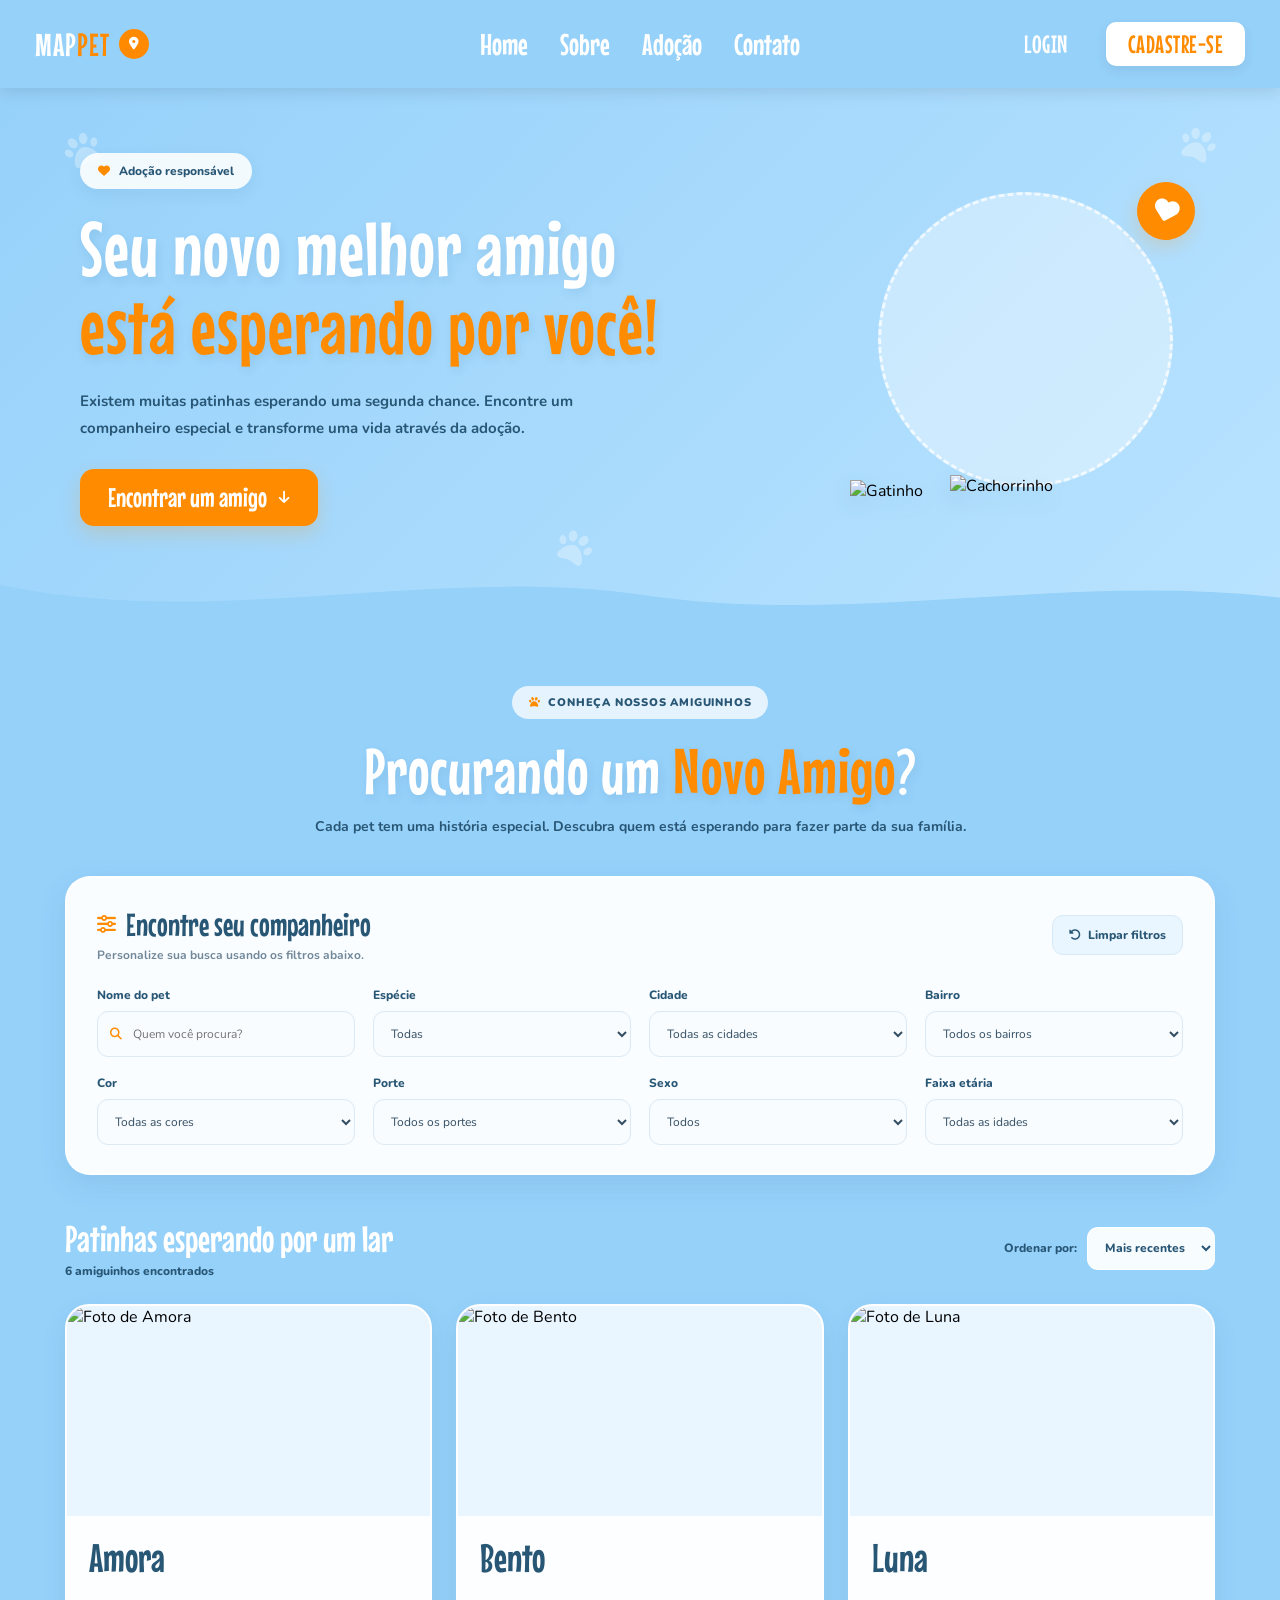
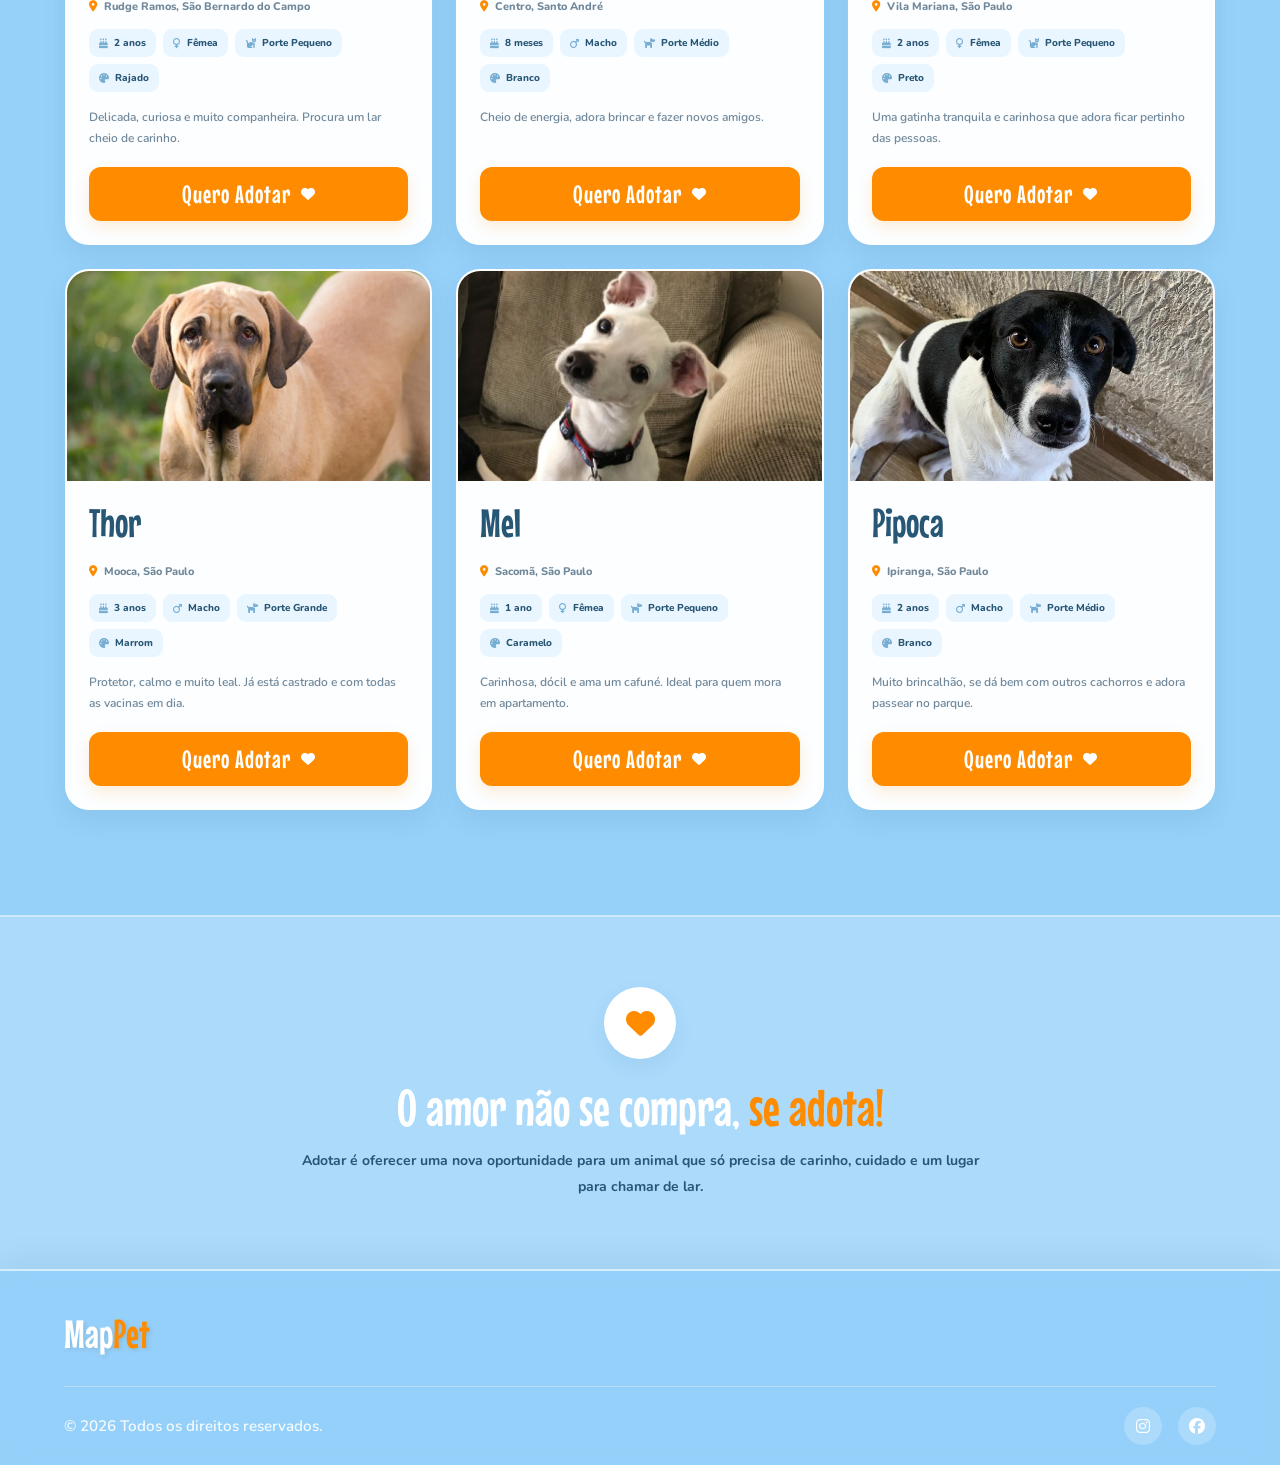
==== mappet-web/adocao.html @ fe9d98e1 "feat: aprimora pagina de adocao e adiciona contato com responsavel" ====
<!DOCTYPE html>
<html lang="pt-BR">

<head>
    <meta charset="UTF-8">
    <meta name="viewport" content="width=device-width, initial-scale=1.0">

    <title>MapPet | Adoção</title>

    <link rel="stylesheet" href="./css/index.css">
    <link rel="stylesheet" href="./css/adocao.css">

    <link rel="preconnect" href="https://fonts.googleapis.com">
    <link rel="preconnect" href="https://fonts.gstatic.com" crossorigin>

    <link href="https://fonts.googleapis.com/css2?family=Mouse+Memoirs&family=Nunito:wght@400;600;700;800&display=swap" rel="stylesheet">

    <link rel="stylesheet" href="https://cdnjs.cloudflare.com/ajax/libs/font-awesome/6.5.1/css/all.min.css">

    <script src="./js/storage.js" defer></script>
    <script src="./js/index.js" defer></script>
    <script src="./js/adocao.js" defer></script>
</head>

<body>

    <div class="menu-overlay"></div>

    <header class="header">
        <nav class="nav-container">

            <a href="./index.html" class="brand brand-adocao">
                <span class="logo-texto">
                    MAP<span class="logo-destaque">PET</span>
                </span>

                <span class="logo-icone">
                    <i class="fa-solid fa-location-dot"></i>
                </span>
            </a>

            <button class="hamburger-btn" type="button" aria-label="Abrir menu">
                <i class="fa-solid fa-bars"></i>
            </button>

            <div class="nav-menu-wrapper">
                <ul class="nav-links">
                    <li><a href="./index.html">Home</a></li>
                    <li><a href="./index.html#sobre">Sobre</a></li>
                    <li><a href="./adocao.html">Adoção</a></li>
                    <li><a href="./index.html#contato">Contato</a></li>
                </ul>

                <div class="nav-actions">
                    <a href="./login.html" class="btn btn-login">LOGIN</a>
                    <a href="./cadastro.html" class="btn btn-cadastro">CADASTRE-SE</a>
                </div>
            </div>

        </nav>
    </header>

    <main class="pagina-adocao">

        <section class="adocao-apresentacao">
            <div class="apresentacao-conteudo">

                <i class="fa-solid fa-paw decoracao-pata pata-um"></i>
                <i class="fa-solid fa-paw decoracao-pata pata-dois"></i>
                <i class="fa-solid fa-paw decoracao-pata pata-tres"></i>

                <div class="apresentacao-texto">
                    <span class="etiqueta-apresentacao">
                        <i class="fa-solid fa-heart"></i>
                        Adoção responsável
                    </span>

                    <h1>
                        Seu novo melhor amigo
                        <span>está esperando por você!</span>
                    </h1>

                    <p>
                        Existem muitas patinhas esperando uma segunda chance.
                        Encontre um companheiro especial e transforme uma vida
                        através da adoção.
                    </p>

                    <a href="#encontrar-pet" class="botao-encontrar">
                        Encontrar um amigo
                        <i class="fa-solid fa-arrow-down"></i>
                    </a>
                </div>

                <div class="apresentacao-imagens">
                    <div class="circulo-imagem"></div>

                    <img
                        src=""
                        alt="Cachorrinho"
                        class="imagem-cachorro"
                    >

                    <img
                        src=""
                        alt="Gatinho"
                        class="imagem-gato"
                    >

                    <span class="coracao-decorativo">
                        <i class="fa-solid fa-heart"></i>
                    </span>
                </div>

            </div>

            <div class="onda-apresentacao">
                <svg viewBox="0 0 1440 100" preserveAspectRatio="none" aria-hidden="true">
                    <path d="M0,35 C240,105 480,5 720,50 C960,100 1200,15 1440,55 L1440,100 L0,100 Z"></path>
                </svg>
            </div>
        </section>

        <section class="secao-encontrar" id="encontrar-pet">
            <div class="adocao-container-pagina">

                <div class="cabecalho-adocao">
                    <span class="titulo-etiqueta">
                        <i class="fa-solid fa-paw"></i>
                        CONHEÇA NOSSOS AMIGUINHOS
                    </span>

                    <h2>Procurando um <span>Novo Amigo</span>?</h2>

                    <p>
                        Cada pet tem uma história especial. Descubra quem está
                        esperando para fazer parte da sua família.
                    </p>
                </div>

                <div class="filtros-painel">
                    <div class="filtros-titulo">
                        <div>
                            <h3>
                                <i class="fa-solid fa-sliders"></i>
                                Encontre seu companheiro
                            </h3>
                            <p>Personalize sua busca usando os filtros abaixo.</p>
                        </div>

                        <button type="button" id="limparFiltros" class="botao-limpar">
                            <i class="fa-solid fa-rotate-left"></i>
                            Limpar filtros
                        </button>
                    </div>

                    <form id="formFiltros" class="filtros-grid">

                        <div class="filtro-campo filtro-busca">
                            <label for="busca">Nome do pet</label>
                            <div class="campo-com-icone">
                                <i class="fa-solid fa-magnifying-glass"></i>
                                <input
                                    type="search"
                                    id="busca"
                                    placeholder="Quem você procura?"
                                >
                            </div>
                        </div>

                        <div class="filtro-campo">
                            <label for="especie">Espécie</label>
                            <select id="especie">
                                <option value="">Todas</option>
                                <option value="Cachorro">Cachorros</option>
                                <option value="Gato">Gatos</option>
                            </select>
                        </div>

                        <div class="filtro-campo">
                            <label for="cidade">Cidade</label>
                            <select id="cidade">
                                <option value="">Todas as cidades</option>
                            </select>
                        </div>

                        <div class="filtro-campo">
                            <label for="bairro">Bairro</label>
                            <select id="bairro">
                                <option value="">Todos os bairros</option>
                            </select>
                        </div>

                        <div class="filtro-campo">
                            <label for="cor">Cor</label>
                            <select id="cor">
                                <option value="">Todas as cores</option>
                            </select>
                        </div>

                        <div class="filtro-campo">
                            <label for="porte">Porte</label>
                            <select id="porte">
                                <option value="">Todos os portes</option>
                                <option value="Pequeno">Pequeno</option>
                                <option value="Médio">Médio</option>
                                <option value="Grande">Grande</option>
                            </select>
                        </div>

                        <div class="filtro-campo">
                            <label for="sexo">Sexo</label>
                            <select id="sexo">
                                <option value="">Todos</option>
                                <option value="Macho">Macho</option>
                                <option value="Fêmea">Fêmea</option>
                            </select>
                        </div>

                        <div class="filtro-campo">
                            <label for="idade">Faixa etária</label>
                            <select id="idade">
                                <option value="">Todas as idades</option>
                                <option value="Filhote">Filhote</option>
                                <option value="Adulto">Adulto</option>
                                <option value="Idoso">Idoso</option>
                            </select>
                        </div>

                    </form>
                </div>

                <div class="resultados-cabecalho">
                    <div>
                        <h3>Patinhas esperando por um lar</h3>
                        <p>
                            <span id="totalAnimais">0</span>
                            amiguinhos encontrados
                        </p>
                    </div>

                    <div class="ordenacao-container">
                        <label for="ordenacao">Ordenar por:</label>

                        <select id="ordenacao">
                            <option value="recentes">Mais recentes</option>
                            <option value="nome">Nome A-Z</option>
                            <option value="idade">Menor idade</option>
                        </select>
                    </div>
                </div>

                <div class="filtros-ativos" id="filtrosAtivos"></div>

                <div class="adocao-cards" id="gridAnimais"></div>

                <div class="sem-resultados" id="semResultados" hidden>
                    <div class="sem-resultados-icone">
                        <i class="fa-solid fa-paw"></i>
                    </div>

                    <h3>Nenhum amiguinho encontrado!</h3>
                    <p>
                        Que tal experimentar outros filtros?
                        Seu novo companheiro pode estar por aqui.
                    </p>

                    <button type="button" id="limparSemResultados">
                        Ver todos os pets
                    </button>
                </div>

            </div>
        </section>

        <section class="adocao-mensagem">
            <div class="mensagem-conteudo">
                <div class="mensagem-icone">
                    <i class="fa-solid fa-heart"></i>
                </div>

                <h2>O amor não se compra, <span>se adota!</span></h2>

                <p>
                    Adotar é oferecer uma nova oportunidade para um animal
                    que só precisa de carinho, cuidado e um lugar para chamar de lar.
                </p>
            </div>
        </section>

    </main>

    <div class="modal-fundo" id="modalFundo" hidden>
        <div class="modal-adocao" role="dialog" aria-modal="true" aria-labelledby="modalNome">
            <button type="button" class="fechar-modal" id="fecharModal" aria-label="Fechar detalhes">
                <i class="fa-solid fa-xmark"></i>
            </button>

            <div id="modalConteudo"></div>
        </div>
    </div>

    <footer class="rodape">
        <div class="rodape-conteudo">

            <div class="rodape-top">
                <div class="rodape-brand">
                    <h2>Map<span>Pet</span></h2>
                </div>
            </div>

            <div class="rodape-bottom">
                <p class="rodape-texto">
                    &copy; 2026 Todos os direitos reservados.
                </p>

                <div class="rodape-redes">
                    <a href="#" aria-label="Instagram">
                        <i class="fa-brands fa-instagram"></i>
                    </a>

                    <a href="#" aria-label="Facebook">
                        <i class="fa-brands fa-facebook"></i>
                    </a>
                </div>
            </div>

        </div>
    </footer>

</body>
</html>
---- mappet-web/css/index.css ----
* {
    box-sizing: border-box;
    margin: 0;
    padding: 0;
}

html {
    scroll-behavior: smooth;
}

body {
    font-family: 'Nunito', sans-serif;
    background-color: #96D1FA;
    display: flex;
    flex-direction: column;
    min-height: 100vh;
    -webkit-font-smoothing: antialiased;
}

h1,
h2,
h3,
.nav-links a,
.btn,
.btn-hero {
    font-family: 'Mouse Memoirs', sans-serif;
    font-weight: normal;
}

/* HEADER */

.menu-overlay {
    position: fixed;
    top: 0;
    left: 0;
    width: 100vw;
    height: 100vh;
    background: rgba(0, 0, 0, 0.4);
    backdrop-filter: blur(2px);
    z-index: 99;
    opacity: 0;
    visibility: hidden;
    transition: all 0.3s ease;
}

.menu-overlay.active {
    opacity: 1;
    visibility: visible;
}

.header {
    background-color: rgba(150, 209, 250, 0.95);
    backdrop-filter: blur(10px);
    -webkit-backdrop-filter: blur(10px);
    width: 100%;
    height: 88px;
    box-shadow: 0 4px 15px rgba(0, 0, 0, 0.1);
    position: fixed;
    top: 0;
    left: 0;
    z-index: 100;
}

.nav-container {
    width: 100%;
    max-width: 1400px;
    height: 100%;
    margin: 0 auto;
    padding: 0 35px;
    display: grid;
    grid-template-columns: 1fr auto 1fr;
    align-items: center;
    gap: 30px;
    position: relative;
}

.brand {
    position: relative;
    display: flex;
    align-items: center;
    justify-self: start;
    gap: 9px;
    z-index: 10;
}

.logo-texto {
    color: #ffffff;
    font-family: 'Mouse Memoirs', sans-serif;
    font-size: 2rem;
    letter-spacing: 1px;
}

.logo-destaque {
    color: #ff8a00;
}

.logo-icone {
    width: 30px;
    height: 30px;
    display: flex;
    align-items: center;
    justify-content: center;
    border-radius: 50%;
    background-color: #ff8a00;
    color: #ffffff;
    font-size: 0.8rem;
}

.nav-menu-wrapper {
    display: contents;
}

.nav-links {
    grid-column: 2;
    list-style: none;
    display: flex;
    align-items: center;
    justify-content: center;
    gap: 32px;
    margin: 0;
    padding: 0;
}

.nav-links a {
    color: #ffffff;
    text-decoration: none;
    font-size: 30px;
    transition: all 0.25s ease;
    display: inline-block;
    position: relative;
}

.nav-links a:hover {
    color: #ff8c00;
    transform: translateY(-2px);
}

.nav-actions {
    grid-column: 3;
    display: flex;
    align-items: center;
    justify-content: flex-end;
    gap: 16px;
    min-width: 0;
}

.btn {
    text-decoration: none;
    font-size: 25px;
    letter-spacing: 0.5px;
    padding: 8px 22px;
    border-radius: 10px;
    transition: all 0.25s ease;
    display: inline-flex;
    align-items: center;
    justify-content: center;
    white-space: nowrap;
}

.btn-login {
    color: #ffffff;
    background-color: transparent;
}

.btn-login:hover {
    color: #ff8c00;
    background-color: rgba(255, 255, 255, 0.2);
}

.btn-cadastro {
    color: #ff8c00;
    background-color: #ffffff;
    box-shadow: 0 4px 12px rgba(0, 0, 0, 0.08);
}

.btn-cadastro:hover {
    color: #ffffff;
    background-color: #ff8c00;
    transform: translateY(-2px);
    box-shadow: 0 6px 16px rgba(255, 140, 0, 0.35);
}

.nav-actions .btn-meu-perfil {
    display: inline-flex;
    align-items: center;
    justify-content: center;
    padding: 10px 22px;
    background-color: #ffffff;
    color: #ff8c00;
    border-radius: 12px;
    font-family: 'Mouse Memoirs', sans-serif;
    font-size: 25px;
    font-weight: normal;
    white-space: nowrap;
    transition: all 0.25s ease;
}

.nav-actions .btn-meu-perfil:hover {
    background-color: #ff8c00;
    color: #ffffff;
    transform: translateY(-2px);
}

.hamburger-btn {
    display: none;
    background: transparent;
    border: none;
    font-size: 2rem;
    color: #ffffff;
    cursor: pointer;
    transition: color 0.25s ease;
}

.hamburger-btn:hover {
    color: #ff8c00;
}

/* CONTEÚDO PRINCIPAL */

.main-content {
    flex: 1;
    display: flex;
    flex-direction: column;
}

/* HERO */

.hero-container {
    width: 100%;
    min-height: 104vh;
    margin-top: 88px;
    background: radial-gradient(
        circle at center,
        #d8ebeb 0%,
        #96D1FA 35%
    );
    display: flex;
    flex-direction: column;
    align-items: center;
    justify-content: center;
    padding: 60px 24px;
    position: relative;
    overflow: hidden;
}

.patinha-bg {
    position: absolute;
    color: rgba(255, 255, 255, 0.25);
    pointer-events: none;
    z-index: 1;
}

.patinha-1 {
    font-size: 75px;
    top: 15%;
    left: 7%;
}

.patinha-2 {
    font-size: 55px;
    top: 68%;
    left: 11%;
}

.patinha-3 {
    font-size: 85px;
    top: 18%;
    right: 8%;
}

.patinha-4 {
    font-size: 65px;
    top: 62%;
    right: 12%;
}

@keyframes float {
    0%,
    100% {
        transform: translateY(0) rotate(0deg);
    }

    50% {
        transform: translateY(-12px) rotate(4deg);
    }
}

@keyframes floatReverse {
    0%,
    100% {
        transform: translateY(0) rotate(0deg);
    }

    50% {
        transform: translateY(12px) rotate(-4deg);
    }
}

.float-slow {
    animation: float 5s ease-in-out infinite;
}

.float-reverse {
    animation: floatReverse 6s ease-in-out infinite;
}

.stat-badge {
    position: absolute;
    background: rgba(255, 255, 255, 0.4);
    backdrop-filter: blur(14px);
    -webkit-backdrop-filter: blur(14px);
    border: 1.5px solid rgba(255, 255, 255, 0.85);
    padding: 14px 22px;
    border-radius: 20px;
    display: flex;
    align-items: center;
    gap: 14px;
    color: #1b3e5a;
    box-shadow: 0 10px 25px rgba(0, 0, 0, 0.06);
    z-index: 4;
}

.stat-badge i {
    font-size: 2rem;
    color: #ff8c00;
}

.stat-badge div {
    display: flex;
    flex-direction: column;
}

.stat-badge strong {
    font-size: 1.25rem;
    line-height: 1;
    color: #ff8c00;
}

.stat-badge span {
    font-size: 0.85rem;
    font-weight: 700;
    color: #ffffff;
    text-shadow: 1px 1px 2px rgba(0, 0, 0, 0.15);
}

.stat-left {
    top: 38%;
    left: 4%;
}

.stat-right {
    top: 42%;
    right: 4%;
}

.hero-card-wrapper {
    position: relative;
    display: flex;
    justify-content: center;
    align-items: center;
    margin-bottom: 30px;
    z-index: 2;
}

.hero-card {
    background: rgba(255, 255, 255, 0.45);
    backdrop-filter: blur(14px);
    -webkit-backdrop-filter: blur(14px);
    border-radius: 35px;
    border: 2px solid rgba(255, 255, 255, 0.85);
    box-shadow: 0 14px 35px rgba(0, 0, 0, 0.08);
    padding: 60px 100px;
    text-align: center;
}

.hero-card h2 {
    font-size: 4.5rem;
    color: #ffffff;
    line-height: 1;
    letter-spacing: 2px;
    text-shadow: 2px 4px 8px rgba(0, 0, 0, 0.18);
    margin: 0;
}

.cat-img {
    position: absolute;
    height: 110%;
    bottom: -10px;
    z-index: 2;
    pointer-events: none;
    filter: drop-shadow(0 8px 16px rgba(0, 0, 0, 0.12));
}

.cat-left {
    left: -160px;
    display: block;
}

.cat-img2 {
    position: absolute;
    height: 125%;
    bottom: -20px;
    z-index: 2;
    pointer-events: none;
    filter: drop-shadow(0 8px 16px rgba(0, 0, 0, 0.12));
}

.cat-right {
    right: -161px;
    display: block;
}

.dog-top {
    position: absolute;
    top: -132px;
    left: 50%;
    transform: translateX(-50%);
    height: 200px;
    z-index: 3;
    pointer-events: none;
    filter: drop-shadow(0 8px 16px rgba(0, 0, 0, 0.12));
}

.hero-buttons {
    display: flex;
    gap: 20px;
    justify-content: center;
    z-index: 2;
}

.btn-hero {
    text-decoration: none;
    font-size: 28px;
    padding: 12px 32px;
    border-radius: 14px;
    transition: all 0.3s cubic-bezier(0.25, 0.8, 0.25, 1);
    display: inline-flex;
    align-items: center;
    gap: 10px;
}

.btn-perdi {
    background-color: #ff8c00;
    color: #ffffff;
    box-shadow: 0 6px 18px rgba(255, 140, 0, 0.35);
}

.btn-perdi:hover {
    background-color: #e07b00;
    transform: translateY(-3px);
    box-shadow: 0 10px 24px rgba(255, 140, 0, 0.45);
}

.btn-encontrei {
    background-color: rgba(255, 255, 255, 0.15);
    color: #ffffff;
    border: 2px solid #ffffff;
    backdrop-filter: blur(6px);
}

.btn-encontrei:hover {
    background-color: #ffffff;
    color: #ff8c00;
    transform: translateY(-3px);
    box-shadow: 0 10px 24px rgba(255, 255, 255, 0.3);
}

/* SOBRE */

.sobre {
    width: 100%;
    max-width: 1200px;
    margin: 80px auto 0;
    padding: 0 24px 100px;
}

.sobre-container {
    width: 100%;
    display: flex;
    flex-direction: column;
    align-items: center;
    gap: 50px;
}

.sobre-header {
    text-align: center;
    max-width: 800px;
}

.sobre-header h2 {
    font-size: 4.5rem;
    color: #ffffff;
    letter-spacing: 1px;
    text-shadow: 2px 4px 10px rgba(0, 0, 0, 0.15);
    margin-bottom: 12px;
}

.sobre-header h2 span {
    color: #ff8c00;
}

.sobre-header p {
    font-size: 1.3rem;
    font-weight: 600;
    color: #ffffff;
    line-height: 1.4;
    text-shadow: 1px 2px 4px rgba(0, 0, 0, 0.15);
}

.sobre-cards {
    display: grid;
    grid-template-columns: repeat(auto-fit, minmax(290px, 1fr));
    gap: 32px;
    width: 100%;
}

.sobre-card {
    position: relative;
    background: rgba(255, 255, 255, 0.75);
    backdrop-filter: blur(16px);
    -webkit-backdrop-filter: blur(16px);
    border-radius: 28px;
    border: 2px solid rgba(255, 255, 255, 0.9);
    box-shadow: 0 10px 25px -5px rgba(0, 0, 0, 0.05);
    padding: 40px 28px;
    text-align: center;
    display: flex;
    flex-direction: column;
    align-items: center;
    transition: all 0.35s cubic-bezier(0.25, 0.8, 0.25, 1);
    overflow: hidden;
}

.sobre-card:hover {
    transform: translateY(-10px);
    background: rgba(255, 255, 255, 0.92);
    border-color: rgba(255, 140, 0, 0.3);
    box-shadow: 0 20px 35px -10px rgba(255, 140, 0, 0.2);
    cursor: pointer;
}

.sobre-icon {
    width: 90px;
    height: 90px;
    background: #ffffff;
    border-radius: 50%;
    display: flex;
    align-items: center;
    justify-content: center;
    margin-bottom: 24px;
    box-shadow: 0 8px 18px rgba(150, 209, 250, 0.35);
    transition: transform 0.35s ease, box-shadow 0.35s ease;
}

.sobre-card:hover .sobre-icon {
    transform: scale(1.1) rotate(4deg);
    box-shadow: 0 12px 22px rgba(255, 140, 0, 0.3);
}

.icon-svg {
    width: 50px;
    height: 50px;
    object-fit: contain;
}

.sobre-card h3 {
    font-size: 2.6rem;
    color: #ff8c00;
    margin-bottom: 12px;
    line-height: 1.1;
    letter-spacing: 0.5px;
}

.sobre-card p {
    font-size: 1.05rem;
    font-weight: 600;
    color: #1b3e5a;
    line-height: 1.5;
    margin: 0;
}

/* ADOÇÃO */

.adocao {
    width: 100%;
    max-width: 1200px;
    margin: 200px auto 0;
    padding: 0 24px 100px;
}

.adocao-container {
    width: 100%;
    display: flex;
    flex-direction: column;
    align-items: center;
    gap: 40px;
}

.adocao-header {
    text-align: center;
    max-width: 800px;
}

.adocao-header h2 {
    font-size: 4.5rem;
    color: #ffffff;
    letter-spacing: 1px;
    text-shadow: 2px 4px 10px rgba(0, 0, 0, 0.15);
    margin-bottom: 12px;
}

.adocao-header h2 span {
    color: #ff8c00;
}

.adocao-header p {
    font-size: 1.3rem;
    font-weight: 600;
    color: #ffffff;
    line-height: 1.4;
    text-shadow: 1px 2px 4px rgba(0, 0, 0, 0.15);
}

.adocao-cards {
    display: grid;
    grid-template-columns: repeat(auto-fit, minmax(300px, 1fr));
    gap: 32px;
    width: 100%;
}

.adocao-card {
    background: rgba(255, 255, 255, 0.85);
    backdrop-filter: blur(16px);
    -webkit-backdrop-filter: blur(16px);
    border-radius: 28px;
    border: 2px solid rgba(255, 255, 255, 0.9);
    box-shadow: 0 10px 25px -5px rgba(0, 0, 0, 0.05);
    overflow: hidden;
    display: flex;
    flex-direction: column;
    transition: all 0.35s cubic-bezier(0.25, 0.8, 0.25, 1);
}

.adocao-card:hover {
    transform: translateY(-10px);
    background: #ffffff;
    border-color: rgba(255, 140, 0, 0.4);
    box-shadow: 0 20px 35px -10px rgba(255, 140, 0, 0.2);
}

.adocao-img-container {
    position: relative;
    width: 100%;
    height: 240px;
    overflow: hidden;
}

.pet-img {
    width: 100%;
    height: 100%;
    object-fit: cover;
    transition: transform 0.5s ease;
}

.adocao-card:hover .pet-img {
    transform: scale(1.06);
}

.pet-badge {
    position: absolute;
    top: 16px;
    right: 16px;
    background-color: #ff8c00;
    color: #ffffff;
    font-weight: 700;
    font-size: 0.85rem;
    padding: 6px 14px;
    border-radius: 20px;
    box-shadow: 0 4px 8px rgba(0, 0, 0, 0.15);
}

.adocao-info {
    padding: 24px;
    display: flex;
    flex-direction: column;
    flex: 1;
}

.adocao-info h3 {
    font-size: 2.5rem;
    color: #ff8c00;
    margin-bottom: 10px;
    line-height: 1;
}

.pet-tags {
    display: flex;
    flex-wrap: wrap;
    gap: 8px;
    margin-bottom: 14px;
}

.tag {
    background-color: #eaf5fe;
    color: #1b3e5a;
    font-size: 0.85rem;
    font-weight: 700;
    padding: 4px 10px;
    border-radius: 8px;
    display: inline-flex;
    align-items: center;
    gap: 6px;
}

.tag i {
    color: #ff8c00;
}

.pet-desc {
    font-size: 0.95rem;
    font-weight: 600;
    color: #1b3e5a;
    line-height: 1.4;
    margin-bottom: 20px;
    flex: 1;
}

.btn-adotar {
    font-family: 'Mouse Memoirs', sans-serif;
    font-size: 1.6rem;
    letter-spacing: 1px;
    text-decoration: none;
    text-align: center;
    background-color: #ff8c00;
    color: #ffffff;
    padding: 10px 20px;
    border-radius: 12px;
    transition: all 0.25s ease;
    display: flex;
    align-items: center;
    justify-content: center;
    gap: 8px;
}

.btn-adotar:hover {
    background-color: #e07b00;
    box-shadow: 0 4px 12px rgba(255, 140, 0, 0.3);
}

.btn-ver-todos {
    font-family: 'Mouse Memoirs', sans-serif;
    font-size: 1.8rem;
    text-decoration: none;
    color: #ffffff;
    background-color: transparent;
    border: 2px solid #ffffff;
    padding: 10px 32px;
    border-radius: 12px;
    transition: all 0.25s ease;
    display: inline-block;
}

.btn-ver-todos:hover {
    background-color: #ffffff;
    color: #ff8c00;
    transform: translateY(-2px);
}

/* CONTATO */

.contato {
    width: 100%;
    max-width: 1200px;
    margin: 150px auto 0;
    padding: 0 24px 100px;
}

.contato-container {
    width: 100%;
    display: flex;
    flex-direction: column;
    align-items: center;
    gap: 40px;
}

.contato-header {
    text-align: center;
    max-width: 800px;
}

.contato-header h2 {
    font-size: 4.5rem;
    color: #ffffff;
    letter-spacing: 1px;
    text-shadow: 2px 4px 10px rgba(0, 0, 0, 0.15);
    margin-bottom: 12px;
}

.contato-header h2 span {
    color: #ff8c00;
}

.contato-header p {
    font-size: 1.3rem;
    font-weight: 600;
    color: #ffffff;
    line-height: 1.4;
    text-shadow: 1px 2px 4px rgba(0, 0, 0, 0.15);
}

.contato-wrapper {
    display: grid;
    grid-template-columns: 1fr 1.5fr;
    gap: 40px;
    width: 100%;
}

.contato-cards-info {
    display: flex;
    flex-direction: column;
    gap: 20px;
}

.contato-info-card {
    background: rgba(255, 255, 255, 0.75);
    backdrop-filter: blur(16px);
    -webkit-backdrop-filter: blur(16px);
    border-radius: 20px;
    border: 2px solid rgba(255, 255, 255, 0.9);
    padding: 24px;
    display: flex;
    align-items: center;
    gap: 20px;
    box-shadow: 0 10px 25px -5px rgba(0, 0, 0, 0.05);
    transition: all 0.3s ease;
}

.contato-info-card:hover {
    transform: translateY(-4px);
    background: rgba(255, 255, 255, 0.92);
    border-color: rgba(255, 140, 0, 0.4);
    box-shadow: 0 14px 28px rgba(255, 140, 0, 0.15);
}

.contato-icon {
    width: 60px;
    height: 60px;
    background-color: #ffffff;
    border-radius: 50%;
    display: flex;
    align-items: center;
    justify-content: center;
    color: #ff8c00;
    font-size: 1.5rem;
    box-shadow: 0 6px 14px rgba(150, 209, 250, 0.4);
    flex-shrink: 0;
}

.contato-info-card h3 {
    font-size: 1.8rem;
    color: #ff8c00;
    margin-bottom: 4px;
    line-height: 1;
}

.contato-info-card p {
    font-size: 1rem;
    font-weight: 700;
    color: #1b3e5a;
}

.contato-form {
    background: rgba(255, 255, 255, 0.85);
    backdrop-filter: blur(16px);
    -webkit-backdrop-filter: blur(16px);
    border-radius: 28px;
    border: 2px solid rgba(255, 255, 255, 0.9);
    padding: 36px;
    box-shadow: 0 10px 25px -5px rgba(0, 0, 0, 0.05);
    display: flex;
    flex-direction: column;
    gap: 20px;
}

.form-group {
    display: flex;
    flex-direction: column;
    gap: 8px;
}

.form-group label {
    font-size: 0.95rem;
    font-weight: 700;
    color: #1b3e5a;
}

.form-group input,
.form-group textarea {
    width: 100%;
    padding: 14px 18px;
    border-radius: 12px;
    border: 2px solid rgba(150, 209, 250, 0.5);
    background: #ffffff;
    font-family: 'Nunito', sans-serif;
    font-size: 1rem;
    color: #1b3e5a;
    outline: none;
    transition: all 0.25s ease;
}

.form-group input:focus,
.form-group textarea:focus {
    border-color: #ff8c00;
    box-shadow: 0 0 0 4px rgba(255, 140, 0, 0.15);
}

.btn-enviar {
    font-family: 'Mouse Memoirs', sans-serif;
    font-size: 1.8rem;
    letter-spacing: 1px;
    background-color: #ff8c00;
    color: #ffffff;
    border: none;
    padding: 12px;
    border-radius: 12px;
    cursor: pointer;
    transition: all 0.25s ease;
    display: inline-flex;
    align-items: center;
    justify-content: center;
    gap: 10px;
}

.btn-enviar:hover {
    background-color: #e07b00;
    box-shadow: 0 6px 16px rgba(255, 140, 0, 0.35);
    transform: translateY(-2px);
}

/* RODAPÉ */

.rodape {
    background: rgba(150, 209, 250, 0.85);
    backdrop-filter: blur(12px);
    -webkit-backdrop-filter: blur(12px);
    width: 100%;
    border-top: 2px solid rgba(255, 255, 255, 0.6);
    box-shadow: 0 -10px 30px rgba(0, 0, 0, 0.05);
    margin-top: auto;
    padding: 40px 0 20px;
}

.rodape-conteudo {
    max-width: 1200px;
    margin: 0 auto;
    padding: 0 24px;
    display: flex;
    flex-direction: column;
    gap: 30px;
}

.rodape-top {
    display: flex;
    align-items: center;
    justify-content: space-between;
    flex-wrap: wrap;
    gap: 20px;
}

.rodape-brand h2 {
    font-family: 'Mouse Memoirs', sans-serif;
    font-size: 40px;
    color: #ffffff;
    text-shadow: 2px 2px 4px rgba(0, 0, 0, 0.1);
}

.rodape-brand span {
    color: #ff8c00;
}

.rodape-links {
    list-style: none;
    display: flex;
    gap: 24px;
    flex-wrap: wrap;
}

.rodape-links a {
    color: #ffffff;
    text-decoration: none;
    font-size: 20px;
    font-weight: 600;
    transition: all 0.25s ease;
    display: inline-block;
}

.rodape-links a:hover {
    color: #ff8c00;
    transform: translateY(-3px);
}

.rodape-bottom {
    border-top: 1px solid rgba(255, 255, 255, 0.3);
    padding-top: 20px;
    display: flex;
    justify-content: space-between;
    align-items: center;
    flex-wrap: wrap;
    gap: 12px;
}

.rodape-texto {
    color: rgba(255, 255, 255, 0.9);
    font-size: 0.95rem;
    font-weight: 600;
}

.rodape-redes {
    display: flex;
    gap: 16px;
}

.rodape-redes a {
    color: #ffffff;
    background: rgba(255, 255, 255, 0.2);
    width: 38px;
    height: 38px;
    border-radius: 50%;
    display: flex;
    align-items: center;
    justify-content: center;
    text-decoration: none;
    transition: all 0.3s ease;
}

.rodape-redes a:hover {
    background: #ff8c00;
    color: #ffffff;
    transform: translateY(-3px);
    box-shadow: 0 4px 12px rgba(255, 140, 0, 0.3);
}

/* RESPONSIVIDADE */

@media (max-width: 1100px) and (min-width: 769px) {
    .nav-container {
        padding: 0 24px;
        gap: 16px;
    }

    .nav-links {
        gap: 18px;
    }

    .nav-links a {
        font-size: 24px;
    }

    .nav-actions {
        gap: 8px;
    }

    .nav-actions .btn {
        font-size: 22px;
        padding: 9px 14px;
    }
}

@media (max-width: 1024px) {
    .stat-badge {
        display: none;
    }

    .patinha-bg {
        display: block;
    }

    .cat-left {
        left: -100px;
        display: none;
    }

    .cat-right {
        right: -100px;
        display: none;
    }

    .hero-card h2 {
        font-size: 3.5rem;
    }

    .sobre,
    .adocao,
    .contato {
        margin-top: 100px;
    }
}

@media (max-width: 768px) {
    .header {
        height: 88px;
        padding: 0;
    }

    .nav-container {
        display: flex;
        flex-direction: row;
        align-items: center;
        justify-content: space-between;
        padding: 0 24px;
        gap: 16px;
    }

    .brand {
        order: 1;
    }

    .hamburger-btn {
        display: block;
        order: 2;
        margin-left: auto;
    }

    .nav-menu-wrapper {
        display: flex;
        position: fixed;
        top: 0;
        left: -280px;
        width: 280px;
        height: 100vh;
        flex-direction: column;
        justify-content: flex-start;
        align-items: flex-start;
        padding: 100px 30px 40px;
        gap: 32px;
        background-color: rgba(150, 209, 250, 0.98);
        backdrop-filter: blur(12px);
        -webkit-backdrop-filter: blur(12px);
        box-shadow: 4px 0 15px rgba(0, 0, 0, 0.15);
        transition: transform 0.35s cubic-bezier(0.25, 0.8, 0.25, 1);
        z-index: 101;
    }

    .nav-menu-wrapper.active {
        transform: translateX(280px);
    }

    .nav-links {
        display: flex;
        flex-direction: column;
        align-items: flex-start;
        justify-content: flex-start;
        gap: 20px;
        width: 100%;
        margin: 0;
    }

    .nav-links a {
        font-size: 26px;
    }

    .nav-actions {
        display: flex;
        flex-direction: column;
        align-items: stretch;
        justify-content: flex-start;
        width: 100%;
        gap: 12px;
    }

    .nav-actions .btn {
        width: 100%;
        text-align: center;
        font-size: 22px;
        padding: 8px 20px;
    }

    .nav-actions .btn-meu-perfil {
        width: 100%;
        font-size: 24px;
        padding: 10px 16px;
    }

    .hero-container {
        min-height: auto;
        padding: 140px 16px 60px;
    }

    .hero-card-wrapper {
        width: 100%;
        margin-top: 40px;
    }

    .hero-card {
        padding: 40px 20px;
        width: 100%;
        max-width: 450px;
    }

    .hero-card h2 {
        font-size: 2.8rem;
    }

    .cat-left,
    .cat-right {
        display: none;
    }

    .dog-top {
        height: 140px;
        top: -90px;
    }

    .hero-buttons {
        flex-direction: column;
        width: 100%;
        max-width: 320px;
        gap: 12px;
    }

    .btn-hero {
        justify-content: center;
        width: 100%;
        font-size: 24px;
        padding: 10px 20px;
    }

    .sobre-header h2,
    .adocao-header h2,
    .contato-header h2 {
        font-size: 3.2rem;
    }

    .sobre-header p,
    .adocao-header p,
    .contato-header p {
        font-size: 1.1rem;
    }

    .sobre,
    .adocao,
    .contato {
        margin-top: 60px;
        padding-bottom: 60px;
    }

    .contato-wrapper {
        grid-template-columns: 1fr;
    }

    .rodape-top,
    .rodape-bottom {
        flex-direction: column;
        text-align: center;
        justify-content: center;
    }
}

@media (max-width: 480px) {
    .nav-container {
        padding: 0 20px;
    }

    .logo-texto {
        font-size: 2rem;
    }

    .hero-card h2 {
        font-size: 2.2rem;
    }

    .dog-top {
        height: 110px;
        top: -70px;
    }

    .sobre-header h2,
    .adocao-header h2,
    .contato-header h2 {
        font-size: 2.5rem;
    }

    .contato-form {
        padding: 24px 16px;
    }
}
---- mappet-web/css/adocao.css ----
:root {
    --azul-principal: #96d1fa;
    --azul-secundario: #78add2;
    --azul-escuro: #285675;
    --azul-claro: #eaf6ff;
    --laranja: #ff8c00;
    --laranja-hover: #ed8100;
    --branco: #ffffff;
    --texto: #344e63;
    --texto-suave: #71889a;
    --sombra: 0 10px 30px rgba(43, 93, 131, 0.1);
}

* {
    box-sizing: border-box;
}

html {
    scroll-behavior: smooth;
}

body {
    background: var(--azul-principal);
}

button,
input,
select {
    font-family: "Nunito", sans-serif;
}

button {
    cursor: pointer;
}

[hidden] {
    display: none !important;
}

.brand-adocao {
    text-decoration: none;
}

.pagina-ativa {
    color: var(--laranja) !important;
}

.pagina-adocao {
    padding-top: 88px;
}

.adocao-apresentacao {
    position: relative;
    overflow: hidden;
    background: linear-gradient(135deg, #96d1fa 0%, #b9e3ff 100%);
}

.apresentacao-conteudo {
    position: relative;
    display: flex;
    align-items: center;
    justify-content: space-between;
    gap: 40px;
    max-width: 1180px;
    min-height: 470px;
    margin: 0 auto;
    padding: 65px 30px 100px;
}

.apresentacao-texto {
    position: relative;
    z-index: 2;
    max-width: 620px;
}

.etiqueta-apresentacao {
    display: inline-flex;
    align-items: center;
    gap: 9px;
    padding: 10px 18px;
    margin-bottom: 20px;
    border-radius: 30px;
    background: rgba(255, 255, 255, 0.88);
    color: var(--azul-escuro);
    font-size: 12px;
    font-weight: 800;
    box-shadow: 0 5px 15px rgba(43, 93, 131, 0.08);
}

.etiqueta-apresentacao i {
    color: var(--laranja);
}

.apresentacao-texto h1 {
    font-family: "Mouse Memoirs", sans-serif;
    font-size: clamp(54px, 6vw, 78px);
    font-weight: 400;
    line-height: 1.02;
    letter-spacing: 1px;
    color: var(--branco);
    text-shadow: 2px 4px 10px rgba(34, 80, 115, 0.1);
}

.apresentacao-texto h1 span {
    display: block;
    color: var(--laranja);
}

.apresentacao-texto p {
    max-width: 510px;
    margin-top: 22px;
    color: var(--azul-escuro);
    font-size: 15px;
    font-weight: 700;
    line-height: 1.8;
}

.botao-encontrar {
    display: inline-flex;
    align-items: center;
    justify-content: center;
    gap: 12px;
    margin-top: 27px;
    padding: 13px 28px;
    border-radius: 14px;
    background: var(--laranja);
    color: var(--branco);
    font-family: "Mouse Memoirs", sans-serif;
    font-size: 27px;
    text-decoration: none;
    box-shadow: 0 8px 20px rgba(255, 140, 0, 0.2);
    transition: background 0.2s, transform 0.2s;
}

.botao-encontrar:hover {
    background: var(--laranja-hover);
    transform: translateY(-3px);
}

.botao-encontrar i {
    font-size: 14px;
}

.apresentacao-imagens {
    position: relative;
    display: flex;
    align-items: center;
    justify-content: center;
    flex-shrink: 0;
    width: 350px;
    height: 325px;
}

.circulo-imagem {
    width: 295px;
    height: 295px;
    border-radius: 50%;
    background: rgba(255, 255, 255, 0.38);
    border: 3px dashed rgba(255, 255, 255, 0.7);
}

.imagem-cachorro {
    position: absolute;
    right: 5px;
    bottom: 5px;
    z-index: 2;
    width: 245px;
    max-height: 290px;
    object-fit: contain;
    filter: drop-shadow(0 10px 10px rgba(35, 83, 117, 0.12));
}

.imagem-gato {
    position: absolute;
    left: 0;
    bottom: 0;
    z-index: 3;
    width: 160px;
    max-height: 215px;
    object-fit: contain;
    filter: drop-shadow(0 8px 10px rgba(35, 83, 117, 0.1));
}

.coracao-decorativo {
    position: absolute;
    top: 5px;
    right: 5px;
    display: grid;
    place-items: center;
    width: 58px;
    height: 58px;
    border-radius: 50%;
    background: var(--laranja);
    color: var(--branco);
    font-size: 25px;
    transform: rotate(15deg);
    box-shadow: 0 8px 18px rgba(255, 140, 0, 0.18);
}

.decoracao-pata {
    position: absolute;
    color: rgba(255, 255, 255, 0.32);
    font-size: 35px;
    pointer-events: none;
}

.pata-um {
    top: 45px;
    left: 15px;
    transform: rotate(-25deg);
}

.pata-dois {
    bottom: 60px;
    left: 43%;
    transform: rotate(25deg);
}

.pata-tres {
    top: 40px;
    right: 15px;
    transform: rotate(20deg);
}

.onda-apresentacao {
    position: absolute;
    bottom: -1px;
    left: 0;
    width: 100%;
    height: 65px;
    line-height: 0;
}

.onda-apresentacao svg {
    width: 100%;
    height: 100%;
}

.onda-apresentacao path {
    fill: var(--azul-principal);
}

.secao-encontrar {
    padding: 60px 0 105px;
    scroll-margin-top: 95px;
}

.adocao-container-pagina {
    width: min(1150px, calc(100% - 48px));
    margin: 0 auto;
}

.cabecalho-adocao {
    max-width: 750px;
    margin: 0 auto 38px;
    text-align: center;
}

.titulo-etiqueta {
    display: inline-flex;
    align-items: center;
    gap: 8px;
    padding: 9px 17px;
    border-radius: 30px;
    background: rgba(255, 255, 255, 0.75);
    color: var(--azul-escuro);
    font-size: 11px;
    font-weight: 900;
    letter-spacing: 0.8px;
}

.titulo-etiqueta i {
    color: var(--laranja);
}

.cabecalho-adocao h2 {
    margin-top: 15px;
    color: var(--branco);
    font-family: "Mouse Memoirs", sans-serif;
    font-size: clamp(48px, 5vw, 67px);
    font-weight: 400;
    letter-spacing: 1px;
    text-shadow: 2px 4px 10px rgba(34, 80, 115, 0.1);
}

.cabecalho-adocao h2 span {
    color: var(--laranja);
}

.cabecalho-adocao p {
    margin-top: 8px;
    color: var(--azul-escuro);
    font-size: 14px;
    font-weight: 700;
    line-height: 1.7;
}

.filtros-painel {
    margin-bottom: 42px;
    padding: 28px 30px;
    border: 2px solid rgba(255, 255, 255, 0.95);
    border-radius: 25px;
    background: rgba(255, 255, 255, 0.94);
    box-shadow: var(--sombra);
}

.filtros-titulo {
    display: flex;
    align-items: center;
    justify-content: space-between;
    gap: 20px;
    margin-bottom: 24px;
}

.filtros-titulo h3 {
    display: flex;
    align-items: center;
    gap: 10px;
    color: var(--azul-escuro);
    font-family: "Mouse Memoirs", sans-serif;
    font-size: 32px;
    font-weight: 400;
}

.filtros-titulo h3 i {
    color: var(--laranja);
    font-size: 19px;
}

.filtros-titulo p {
    margin-top: 4px;
    color: var(--texto-suave);
    font-size: 12px;
    font-weight: 700;
}

.botao-limpar {
    display: inline-flex;
    align-items: center;
    gap: 7px;
    flex-shrink: 0;
    padding: 11px 16px;
    border: 1px solid #d7e9f6;
    border-radius: 11px;
    background: var(--azul-claro);
    color: var(--azul-escuro);
    font-size: 12px;
    font-weight: 800;
    transition: background 0.2s;
}

.botao-limpar:hover {
    background: #d7edfc;
}

.filtros-grid {
    display: grid;
    grid-template-columns: repeat(4, minmax(0, 1fr));
    gap: 18px;
}

.filtro-campo {
    min-width: 0;
}

.filtro-campo label {
    display: block;
    margin-bottom: 8px;
    color: var(--azul-escuro);
    font-size: 12px;
    font-weight: 800;
}

.filtro-campo input,
.filtro-campo select {
    width: 100%;
    height: 46px;
    padding: 0 13px;
    border: 1px solid #dceaf5;
    border-radius: 11px;
    outline: none;
    background: #f8fcff;
    color: var(--texto);
    font-size: 12px;
    transition: border-color 0.2s, box-shadow 0.2s;
}

.filtro-campo input:focus,
.filtro-campo select:focus {
    border-color: var(--azul-secundario);
    box-shadow: 0 0 0 3px rgba(150, 209, 250, 0.2);
}

.campo-com-icone {
    position: relative;
}

.campo-com-icone i {
    position: absolute;
    top: 50%;
    left: 13px;
    transform: translateY(-50%);
    color: var(--laranja);
    font-size: 12px;
}

.campo-com-icone input {
    padding-left: 35px;
}

.resultados-cabecalho {
    display: flex;
    align-items: center;
    justify-content: space-between;
    gap: 20px;
    margin-bottom: 25px;
}

.resultados-cabecalho h3 {
    color: var(--branco);
    font-family: "Mouse Memoirs", sans-serif;
    font-size: 37px;
    font-weight: 400;
}

.resultados-cabecalho p {
    margin-top: 3px;
    color: var(--azul-escuro);
    font-size: 12px;
    font-weight: 800;
}

.ordenacao-container {
    display: flex;
    align-items: center;
    gap: 10px;
}

.ordenacao-container label {
    color: var(--azul-escuro);
    font-size: 12px;
    font-weight: 800;
    white-space: nowrap;
}

.ordenacao-container select {
    height: 43px;
    padding: 0 13px;
    border: 1px solid rgba(255, 255, 255, 0.95);
    border-radius: 11px;
    outline: none;
    background: rgba(255, 255, 255, 0.92);
    color: var(--azul-escuro);
    font-size: 12px;
    font-weight: 800;
}

.filtros-ativos {
    display: flex;
    flex-wrap: wrap;
    gap: 8px;
    margin-bottom: 18px;
}

.filtros-ativos:empty {
    display: none;
}

.tag-filtro {
    display: inline-flex;
    align-items: center;
    gap: 7px;
    padding: 8px 13px;
    border: 1px solid rgba(255, 255, 255, 0.95);
    border-radius: 30px;
    background: rgba(255, 255, 255, 0.88);
    color: var(--azul-escuro);
    font-size: 11px;
    font-weight: 800;
}

.tag-filtro i {
    color: var(--laranja);
}

#gridAnimais {
    display: grid;
    grid-template-columns: repeat(3, minmax(0, 1fr));
    gap: 24px;
    align-items: stretch;
}

#gridAnimais .adocao-card {
    display: flex;
    flex-direction: column;
    min-width: 0;
    overflow: hidden;
    border: 2px solid rgba(255, 255, 255, 0.95);
    border-radius: 24px;
    background: rgba(255, 255, 255, 0.97);
    box-shadow: 0 10px 25px rgba(36, 86, 122, 0.1);
    transition: transform 0.25s, box-shadow 0.25s;
}

#gridAnimais .adocao-card:hover {
    transform: translateY(-6px);
    box-shadow: 0 17px 35px rgba(36, 86, 122, 0.16);
}

#gridAnimais .adocao-img-container {
    position: relative;
    height: 210px;
    overflow: hidden;
    background: var(--azul-claro);
}

#gridAnimais .pet-img {
    display: block;
    width: 100%;
    height: 100%;
    object-fit: cover;
    transition: transform 0.35s;
}

#gridAnimais .adocao-card:hover .pet-img {
    transform: scale(1.05);
}


#gridAnimais .adocao-info {
    display: flex;
    flex-direction: column;
    flex: 1;
    padding: 22px;
}

#gridAnimais .adocao-info h3 {
    color: var(--azul-escuro);
    font-family: "Mouse Memoirs", sans-serif;
    font-size: 40px;
    font-weight: 400;
    line-height: 1;
}

#gridAnimais .pet-local {
    display: flex;
    align-items: center;
    gap: 7px;
    margin: 11px 0 15px;
    color: var(--texto-suave);
    font-size: 11px;
    font-weight: 800;
}

#gridAnimais .pet-local i {
    color: var(--laranja);
}

#gridAnimais .pet-tags {
    display: flex;
    flex-wrap: wrap;
    gap: 7px;
    margin-bottom: 15px;
}

#gridAnimais .tag {
    display: inline-flex;
    align-items: center;
    gap: 6px;
    padding: 7px 10px;
    border-radius: 9px;
    background: var(--azul-claro);
    color: var(--azul-escuro);
    font-size: 10px;
    font-weight: 800;
}

#gridAnimais .tag i {
    color: var(--azul-secundario);
}

#gridAnimais .pet-desc {
    flex: 1;
    margin-bottom: 18px;
    color: var(--texto-suave);
    font-size: 12px;
    line-height: 1.75;
    display: -webkit-box;
    -webkit-line-clamp: 3;
    -webkit-box-orient: vertical;
    overflow: hidden;
}

#gridAnimais .btn-adotar {
    display: flex;
    align-items: center;
    justify-content: center;
    gap: 10px;
    width: 100%;
    margin-top: auto;
    padding: 13px 17px;
    border: none;
    border-radius: 12px;
    background: var(--laranja);
    color: var(--branco);
    font-family: "Mouse Memoirs", sans-serif;
    font-size: 25px;
    font-weight: 400;
    box-shadow: 0 6px 15px rgba(255, 140, 0, 0.16);
    transition: background 0.2s, transform 0.2s;
}

#gridAnimais .btn-adotar:hover {
    background: var(--laranja-hover);
    transform: translateY(-2px);
}

#gridAnimais .btn-adotar i {
    font-size: 14px;
}

.sem-resultados {
    padding: 70px 20px;
    border: 2px solid rgba(255, 255, 255, 0.95);
    border-radius: 24px;
    background: rgba(255, 255, 255, 0.95);
    text-align: center;
}

.sem-resultados-icone {
    display: grid;
    place-items: center;
    width: 82px;
    height: 82px;
    margin: 0 auto 20px;
    border-radius: 50%;
    background: var(--azul-claro);
    color: var(--laranja);
    font-size: 33px;
}

.sem-resultados h3 {
    color: var(--azul-escuro);
    font-family: "Mouse Memoirs", sans-serif;
    font-size: 39px;
    font-weight: 400;
}

.sem-resultados p {
    max-width: 400px;
    margin: 10px auto 20px;
    color: var(--texto-suave);
    font-size: 13px;
    line-height: 1.7;
}

.sem-resultados button {
    padding: 12px 25px;
    border: none;
    border-radius: 11px;
    background: var(--laranja);
    color: var(--branco);
    font-weight: 800;
}

.adocao-mensagem {
    padding: 70px 24px;
    border-top: 2px solid rgba(255, 255, 255, 0.4);
    background: rgba(255, 255, 255, 0.2);
    text-align: center;
}

.mensagem-conteudo {
    max-width: 700px;
    margin: 0 auto;
}

.mensagem-icone {
    display: grid;
    place-items: center;
    width: 72px;
    height: 72px;
    margin: 0 auto 18px;
    border-radius: 50%;
    background: var(--branco);
    color: var(--laranja);
    font-size: 29px;
    box-shadow: 0 8px 20px rgba(43, 93, 131, 0.08);
}

.mensagem-conteudo h2 {
    color: var(--branco);
    font-family: "Mouse Memoirs", sans-serif;
    font-size: 52px;
    font-weight: 400;
}

.mensagem-conteudo h2 span {
    color: var(--laranja);
}

.mensagem-conteudo p {
    margin-top: 11px;
    color: var(--azul-escuro);
    font-size: 14px;
    font-weight: 700;
    line-height: 1.8;
}

.modal-fundo {
    position: fixed;
    inset: 0;
    z-index: 200;
    display: flex;
    align-items: center;
    justify-content: center;
    padding: 20px;
    background: rgba(20, 47, 70, 0.7);
    backdrop-filter: blur(4px);
}

.modal-adocao {
    position: relative;
    width: 100%;
    max-width: 480px;
    max-height: 90vh;
    overflow-y: auto;
    border-radius: 24px;
    background: var(--branco);
    box-shadow: 0 20px 60px rgba(20, 47, 70, 0.22);
}

.fechar-modal {
    position: absolute;
    top: 15px;
    right: 15px;
    z-index: 2;
    display: grid;
    place-items: center;
    width: 39px;
    height: 39px;
    border: none;
    border-radius: 50%;
    background: var(--branco);
    color: var(--azul-escuro);
    font-size: 17px;
}

.modal-imagem {
    display: block;
    width: 100%;
    height: 245px;
    object-fit: cover;
}

.modal-informacoes {
    padding: 27px;
}

.modal-informacoes h2 {
    color: var(--azul-escuro);
    font-family: "Mouse Memoirs", sans-serif;
    font-size: 46px;
    font-weight: 400;
}

.modal-local {
    color: var(--texto-suave);
    font-size: 12px;
    font-weight: 700;
}

.modal-local i {
    color: var(--laranja);
}

.modal-tags {
    display: flex;
    flex-wrap: wrap;
    gap: 8px;
    margin: 20px 0;
}

.modal-tags span {
    padding: 8px 11px;
    border-radius: 9px;
    background: var(--azul-claro);
    color: var(--azul-escuro);
    font-size: 11px;
    font-weight: 800;
}

.modal-descricao {
    color: var(--texto);
    font-size: 13px;
    line-height: 1.8;
}

.modal-aviso {
    margin-top: 20px;
    padding: 15px;
    border-radius: 13px;
    background: #fff1dd;
    color: #865419;
    font-size: 12px;
    line-height: 1.7;
}

body.modal-aberto {
    overflow: hidden;
}

@media (max-width: 1050px) {
    .filtros-grid {
        grid-template-columns: repeat(3, minmax(0, 1fr));
    }

    #gridAnimais {
        grid-template-columns: repeat(2, minmax(0, 1fr));
    }

    .apresentacao-imagens {
        width: 280px;
    }
}

@media (max-width: 768px) {
    .apresentacao-conteudo {
        min-height: auto;
        padding: 55px 24px 90px;
    }

    .apresentacao-imagens {
        display: none;
    }

    .apresentacao-texto h1 {
        font-size: 59px;
    }

    .filtros-grid {
        grid-template-columns: repeat(2, minmax(0, 1fr));
    }

    .filtros-painel {
        padding: 23px;
    }

    .filtros-titulo {
        align-items: flex-start;
        flex-direction: column;
    }

    .resultados-cabecalho {
        align-items: flex-start;
        flex-direction: column;
    }

    .adocao-container-pagina {
        width: calc(100% - 36px);
    }
}

@media (max-width: 540px) {
    .apresentacao-texto h1 {
        font-size: 49px;
    }

    .apresentacao-texto p {
        font-size: 14px;
    }

    .cabecalho-adocao h2 {
        font-size: 48px;
    }

    .filtros-grid {
        grid-template-columns: 1fr;
    }

    #gridAnimais {
        grid-template-columns: 1fr;
    }

    #gridAnimais .adocao-img-container {
        height: 235px;
    }

    .ordenacao-container {
        width: 100%;
    }

    .ordenacao-container select {
        flex: 1;
        min-width: 0;
    }

    .mensagem-conteudo h2 {
        font-size: 43px;
    }
}

@media (prefers-reduced-motion: reduce) {
    html {
        scroll-behavior: auto;
    }

    #gridAnimais .adocao-card,
    #gridAnimais .pet-img,
    .botao-encontrar {
        transition: none;
    }
}
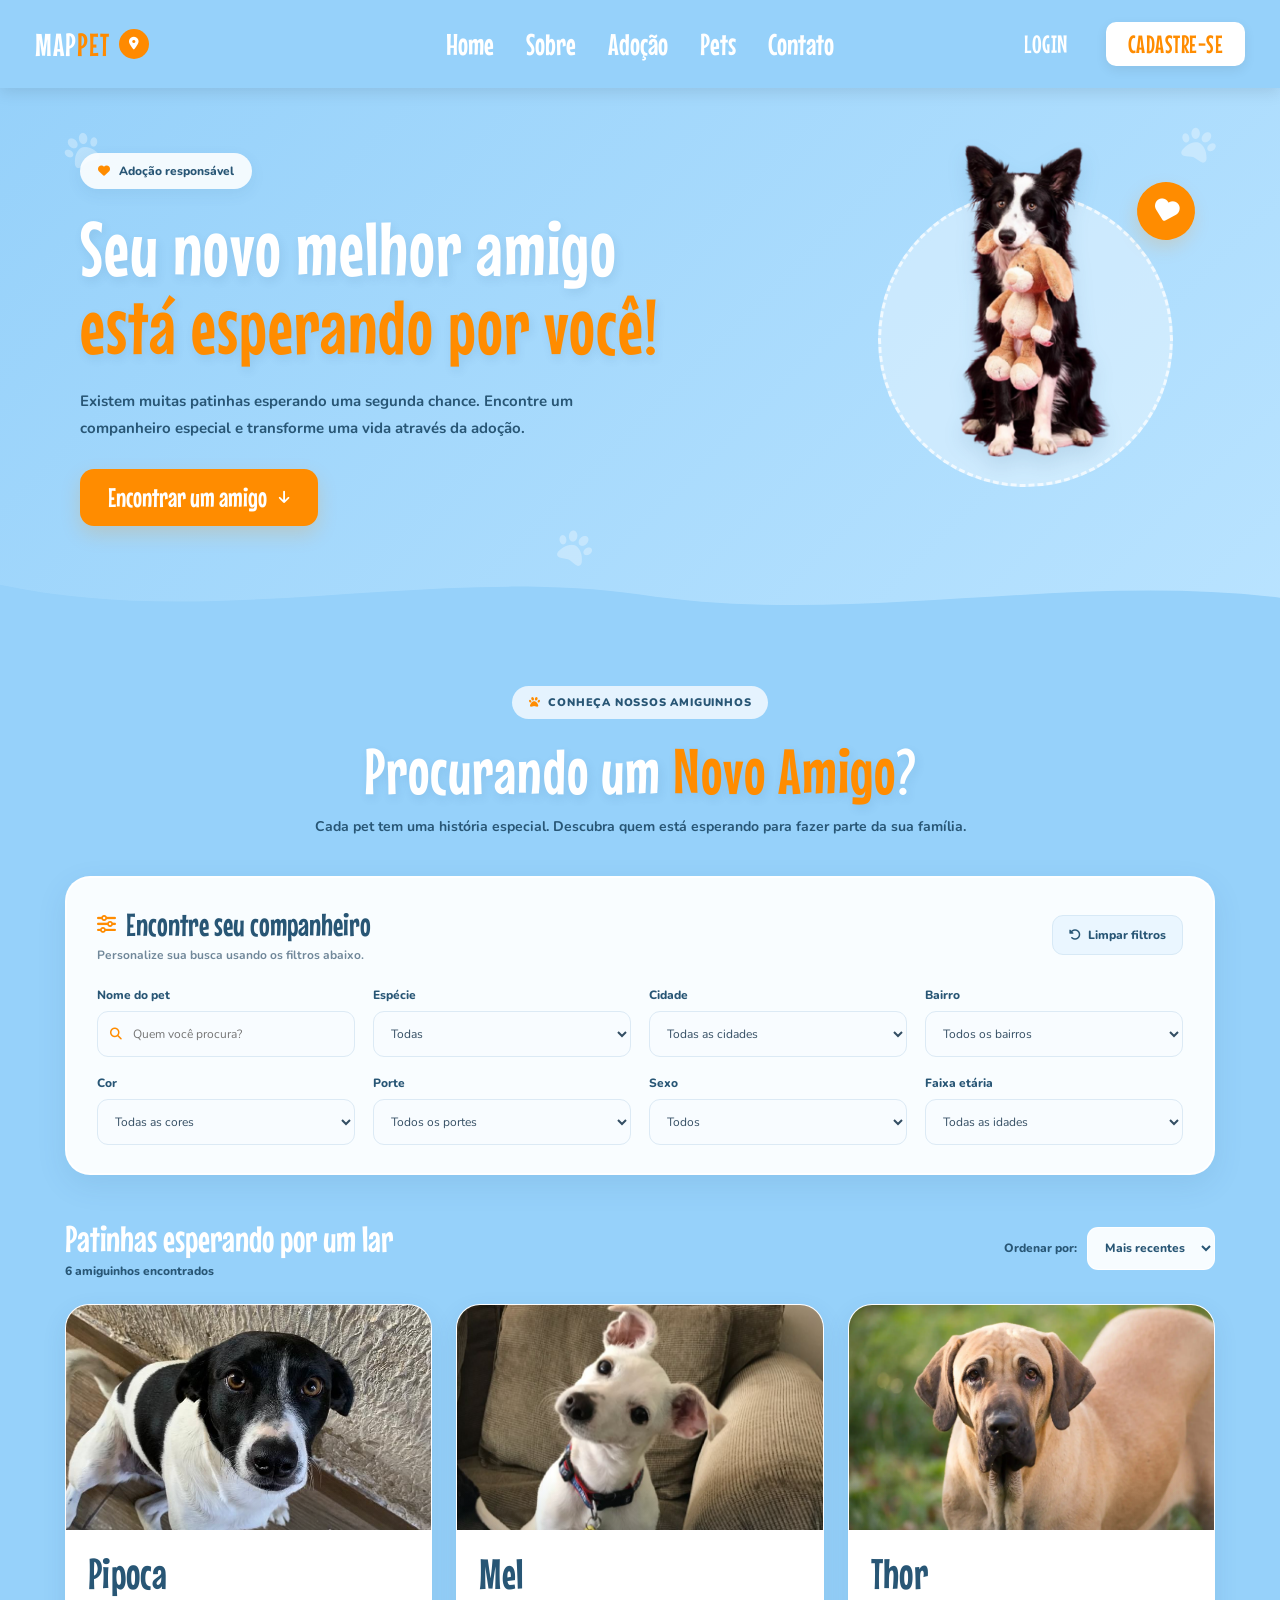
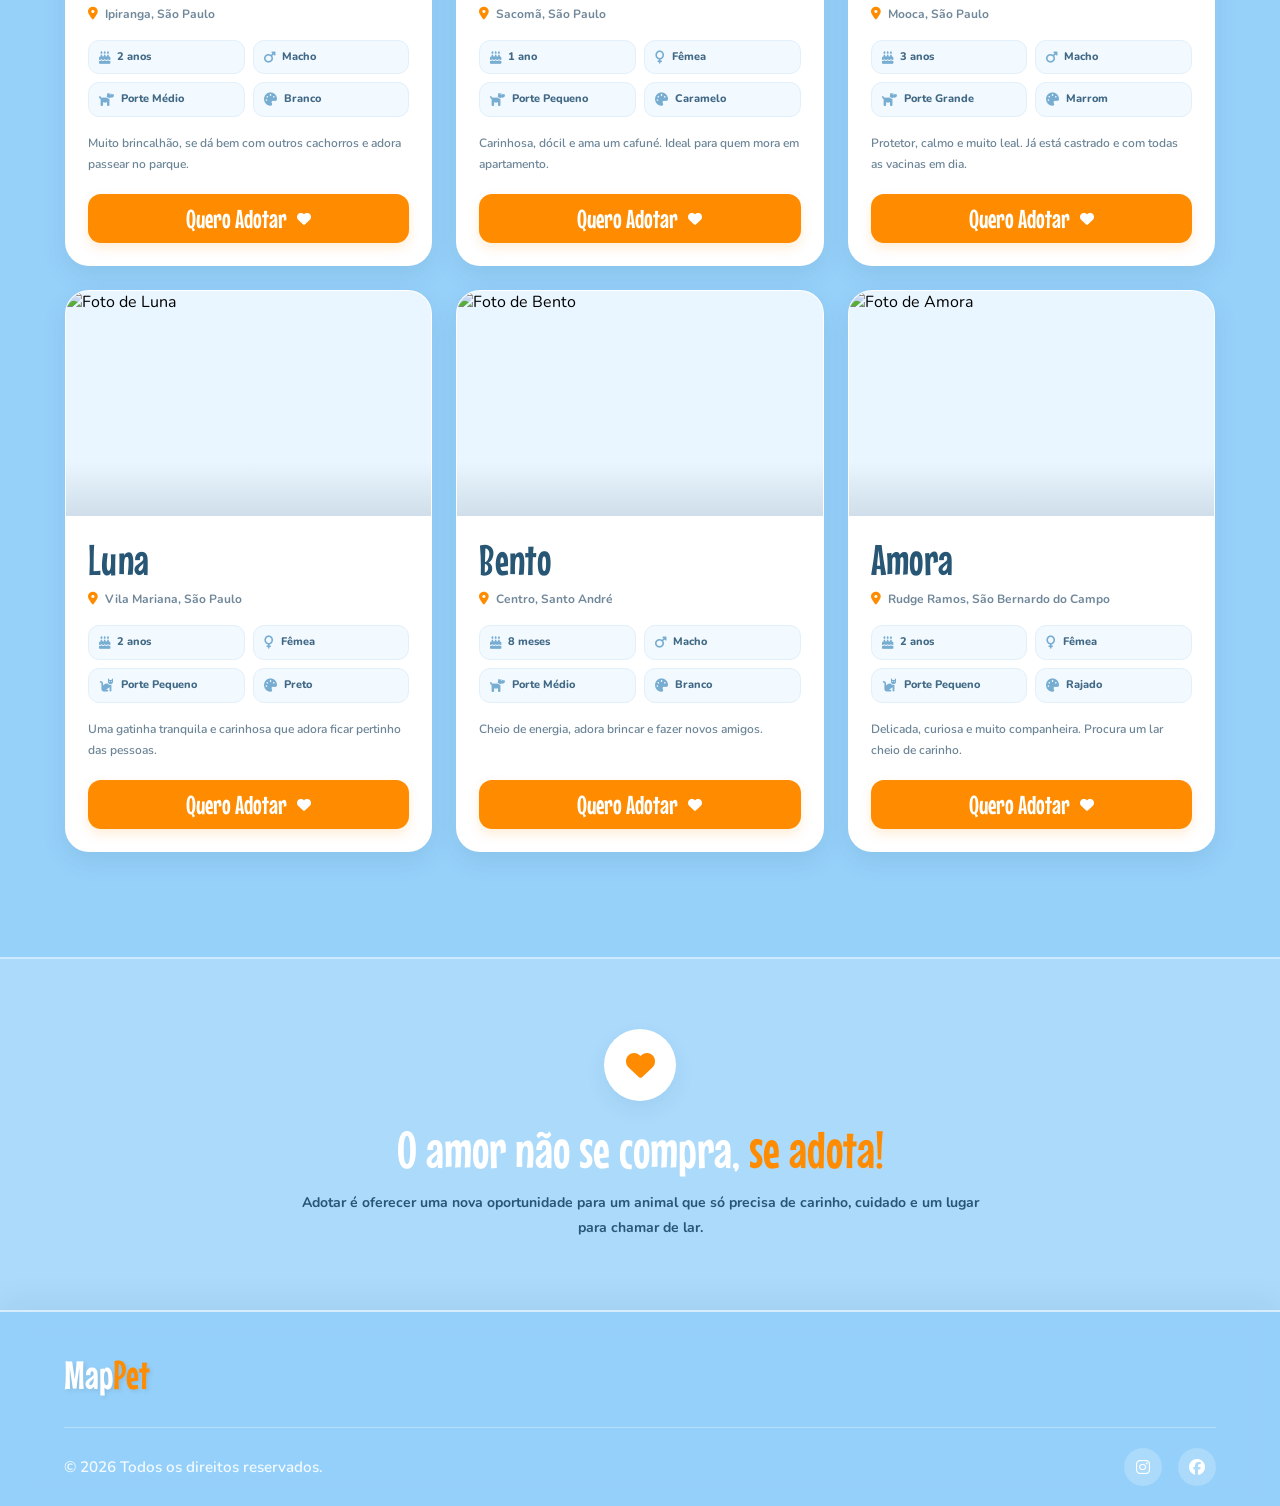
==== commit 987f2cf4: "feat: finaliza o front-end do MapPet com layout responsivo" ====
--- a/mappet-web/adocao.html
+++ b/mappet-web/adocao.html
@@ -21,6 +21,7 @@
     <script src="./js/storage.js" defer></script>
     <script src="./js/index.js" defer></script>
     <script src="./js/adocao.js" defer></script>
+    <link rel="stylesheet" href="./css/dropdown.css">
 </head>
 
 <body>
@@ -49,6 +50,7 @@
                     <li><a href="./index.html">Home</a></li>
                     <li><a href="./index.html#sobre">Sobre</a></li>
                     <li><a href="./adocao.html">Adoção</a></li>
+                <li><a href="./perdidos-encontrados.html">Pets</a></li>
                     <li><a href="./index.html#contato">Contato</a></li>
                 </ul>
 
@@ -97,17 +99,10 @@
                     <div class="circulo-imagem"></div>
 
                     <img
-                        src=""
+                        src="./assets/images/dog9.png"
                         alt="Cachorrinho"
                         class="imagem-cachorro"
                     >
-
-                    <img
-                        src=""
-                        alt="Gatinho"
-                        class="imagem-gato"
-                    >
-
                     <span class="coracao-decorativo">
                         <i class="fa-solid fa-heart"></i>
                     </span>
--- a/mappet-web/css/index.css
+++ b/mappet-web/css/index.css
@@ -624,128 +624,152 @@
 
 .adocao-cards {
     display: grid;
-    grid-template-columns: repeat(auto-fit, minmax(300px, 1fr));
-    gap: 32px;
-    width: 100%;
-}
-
-.adocao-card {
-    background: rgba(255, 255, 255, 0.85);
-    backdrop-filter: blur(16px);
-    -webkit-backdrop-filter: blur(16px);
-    border-radius: 28px;
-    border: 2px solid rgba(255, 255, 255, 0.9);
-    box-shadow: 0 10px 25px -5px rgba(0, 0, 0, 0.05);
+    grid-template-columns: repeat(3, minmax(0, 1fr));
+    gap: 24px;
+    width: 100%;
+    align-items: stretch;
+}
+
+.adocao-cards .adocao-card {
+    display: flex;
+    flex-direction: column;
+    min-width: 0;
+    position: relative;
     overflow: hidden;
-    display: flex;
-    flex-direction: column;
-    transition: all 0.35s cubic-bezier(0.25, 0.8, 0.25, 1);
-}
-
-.adocao-card:hover {
-    transform: translateY(-10px);
+    border: 1px solid rgba(255, 255, 255, 0.9);
+    border-radius: 24px;
     background: #ffffff;
-    border-color: rgba(255, 140, 0, 0.4);
-    box-shadow: 0 20px 35px -10px rgba(255, 140, 0, 0.2);
-}
-
-.adocao-img-container {
+    box-shadow: 0 9px 24px rgba(40, 86, 117, 0.11);
+    transition: transform 0.25s ease, box-shadow 0.25s ease;
+}
+
+.adocao-cards .adocao-card:hover {
+    transform: translateY(-5px);
+    box-shadow: 0 16px 32px rgba(40, 86, 117, 0.17);
+}
+
+.adocao-cards .adocao-img-container {
     position: relative;
-    width: 100%;
-    height: 240px;
+    height: 225px;
     overflow: hidden;
-}
-
-.pet-img {
+    background: #eaf6ff;
+}
+
+.adocao-cards .adocao-img-container::after {
+    content: "";
+    position: absolute;
+    inset: auto 0 0;
+    height: 55px;
+    background: linear-gradient(transparent, rgba(22, 61, 90, 0.13));
+    pointer-events: none;
+}
+
+.adocao-cards .pet-img {
+    display: block;
     width: 100%;
     height: 100%;
     object-fit: cover;
-    transition: transform 0.5s ease;
-}
-
-.adocao-card:hover .pet-img {
-    transform: scale(1.06);
-}
-
-.pet-badge {
-    position: absolute;
-    top: 16px;
-    right: 16px;
-    background-color: #ff8c00;
-    color: #ffffff;
-    font-weight: 700;
-    font-size: 0.85rem;
-    padding: 6px 14px;
-    border-radius: 20px;
-    box-shadow: 0 4px 8px rgba(0, 0, 0, 0.15);
-}
-
-.adocao-info {
-    padding: 24px;
+    transition: transform 0.35s ease;
+}
+
+.adocao-cards .adocao-card:hover .pet-img {
+    transform: scale(1.04);
+}
+
+.adocao-cards .adocao-info {
     display: flex;
     flex-direction: column;
     flex: 1;
-}
-
-.adocao-info h3 {
-    font-size: 2.5rem;
-    color: #ff8c00;
-    margin-bottom: 10px;
-    line-height: 1;
-}
-
-.pet-tags {
-    display: flex;
-    flex-wrap: wrap;
+    min-width: 0;
+    padding: 21px 22px 22px;
+}
+
+.adocao-cards .adocao-info h3 {
+    margin: 0 0 16px;
+    color: #285675;
+    font-family: 'Mouse Memoirs', sans-serif;
+    font-size: 43px;
+    font-weight: 400;
+    line-height: 1.05;
+    letter-spacing: 0.3px;
+}
+
+.adocao-cards .pet-tags {
+    display: grid;
+    grid-template-columns: repeat(2, minmax(0, 1fr));
     gap: 8px;
-    margin-bottom: 14px;
-}
-
-.tag {
-    background-color: #eaf5fe;
-    color: #1b3e5a;
-    font-size: 0.85rem;
-    font-weight: 700;
-    padding: 4px 10px;
-    border-radius: 8px;
-    display: inline-flex;
-    align-items: center;
-    gap: 6px;
-}
-
-.tag i {
-    color: #ff8c00;
-}
-
-.pet-desc {
-    font-size: 0.95rem;
+    margin-bottom: 16px;
+}
+
+.adocao-cards .tag {
+    display: flex;
+    align-items: center;
+    justify-content: flex-start;
+    min-width: 0;
+    gap: 7px;
+    padding: 9px 10px;
+    border: 1px solid #e2f0fb;
+    border-radius: 11px;
+    background: #f2f9ff;
+    color: #416985;
+    font-size: 11px;
+    font-weight: 800;
+    line-height: 1.35;
+    overflow-wrap: anywhere;
+}
+
+.adocao-cards .tag i {
+    flex-shrink: 0;
+    color: #78add2;
+    font-size: 13px;
+}
+
+.adocao-cards .pet-desc {
+    display: -webkit-box;
+    -webkit-line-clamp: 3;
+    -webkit-box-orient: vertical;
+    overflow: hidden;
+    flex: 1;
+    margin: 0 0 19px;
+    color: #6b8496;
+    font-size: 12px;
     font-weight: 600;
-    color: #1b3e5a;
-    line-height: 1.4;
-    margin-bottom: 20px;
-    flex: 1;
-}
-
-.btn-adotar {
+    line-height: 1.75;
+}
+
+.adocao-cards .btn-adotar {
+    display: flex;
+    align-items: center;
+    justify-content: center;
+    gap: 10px;
+    width: 100%;
+    min-height: 47px;
+    margin-top: auto;
+    padding: 10px 15px;
+    border: none;
+    border-radius: 13px;
+    background: #ff8c00;
+    color: #ffffff;
     font-family: 'Mouse Memoirs', sans-serif;
-    font-size: 1.6rem;
-    letter-spacing: 1px;
+    font-size: 26px;
+    font-weight: 400;
     text-decoration: none;
-    text-align: center;
-    background-color: #ff8c00;
-    color: #ffffff;
-    padding: 10px 20px;
-    border-radius: 12px;
-    transition: all 0.25s ease;
-    display: flex;
-    align-items: center;
-    justify-content: center;
-    gap: 8px;
-}
-
-.btn-adotar:hover {
-    background-color: #e07b00;
-    box-shadow: 0 4px 12px rgba(255, 140, 0, 0.3);
+    box-shadow: 0 5px 12px rgba(255, 140, 0, 0.16);
+    transition: background 0.2s ease, transform 0.2s ease;
+}
+
+.adocao-cards .btn-adotar:hover {
+    background: #ed8100;
+    transform: translateY(-2px);
+}
+
+.adocao-cards .btn-adotar:focus-visible {
+    outline: 3px solid #285675;
+    outline-offset: 3px;
+}
+
+.adocao-cards .btn-adotar i {
+    font-size: 14px;
 }
 
 .btn-ver-todos {
@@ -938,7 +962,7 @@
     transform: translateY(-2px);
 }
 
-/* RODAPÉ */
+
 
 .rodape {
     background: rgba(150, 209, 250, 0.85);
@@ -1041,7 +1065,6 @@
     box-shadow: 0 4px 12px rgba(255, 140, 0, 0.3);
 }
 
-/* RESPONSIVIDADE */
 
 @media (max-width: 1100px) and (min-width: 769px) {
     .nav-container {
@@ -1285,3 +1308,28 @@
         padding: 24px 16px;
     }
 }
+
+@media (max-width: 1050px) {
+    .adocao-cards {
+        grid-template-columns: repeat(2, minmax(0, 1fr));
+    }
+}
+
+@media (max-width: 680px) {
+    .adocao-cards {
+        grid-template-columns: 1fr;
+        gap: 20px;
+    }
+
+    .adocao-cards .adocao-img-container {
+        height: 235px;
+    }
+}
+
+@media (prefers-reduced-motion: reduce) {
+    .adocao-cards .adocao-card,
+    .adocao-cards .pet-img,
+    .adocao-cards .btn-adotar {
+        transition: none;
+    }
+}
--- a/mappet-web/css/adocao.css
+++ b/mappet-web/css/adocao.css
@@ -165,8 +165,8 @@
     right: 5px;
     bottom: 5px;
     z-index: 2;
-    width: 245px;
-    max-height: 290px;
+    width: 335px;
+    max-height: 400px;
     object-fit: contain;
     filter: drop-shadow(0 10px 10px rgba(35, 83, 117, 0.12));
 }
@@ -496,23 +496,33 @@
     flex-direction: column;
     min-width: 0;
     overflow: hidden;
-    border: 2px solid rgba(255, 255, 255, 0.95);
+    position: relative;
+    border: 1px solid rgba(255, 255, 255, 0.9);
     border-radius: 24px;
-    background: rgba(255, 255, 255, 0.97);
-    box-shadow: 0 10px 25px rgba(36, 86, 122, 0.1);
-    transition: transform 0.25s, box-shadow 0.25s;
+    background: #ffffff;
+    box-shadow: 0 9px 24px rgba(40, 86, 117, 0.11);
+    transition: transform 0.25s ease, box-shadow 0.25s ease;
 }
 
 #gridAnimais .adocao-card:hover {
-    transform: translateY(-6px);
-    box-shadow: 0 17px 35px rgba(36, 86, 122, 0.16);
+    transform: translateY(-5px);
+    box-shadow: 0 16px 32px rgba(40, 86, 117, 0.17);
 }
 
 #gridAnimais .adocao-img-container {
     position: relative;
-    height: 210px;
+    height: 225px;
     overflow: hidden;
-    background: var(--azul-claro);
+    background: #eaf6ff;
+}
+
+#gridAnimais .adocao-img-container::after {
+    content: "";
+    position: absolute;
+    inset: auto 0 0;
+    height: 55px;
+    background: linear-gradient(transparent, rgba(22, 61, 90, 0.13));
+    pointer-events: none;
 }
 
 #gridAnimais .pet-img {
@@ -520,76 +530,90 @@
     width: 100%;
     height: 100%;
     object-fit: cover;
-    transition: transform 0.35s;
+    transition: transform 0.35s ease;
 }
 
 #gridAnimais .adocao-card:hover .pet-img {
-    transform: scale(1.05);
-}
-
+    transform: scale(1.04);
+}
 
 #gridAnimais .adocao-info {
     display: flex;
     flex-direction: column;
     flex: 1;
-    padding: 22px;
+    min-width: 0;
+    padding: 21px 22px 22px;
 }
 
 #gridAnimais .adocao-info h3 {
-    color: var(--azul-escuro);
+    margin: 0;
+    color: #285675;
     font-family: "Mouse Memoirs", sans-serif;
-    font-size: 40px;
+    font-size: 43px;
     font-weight: 400;
-    line-height: 1;
+    line-height: 1.05;
+    letter-spacing: 0.3px;
 }
 
 #gridAnimais .pet-local {
     display: flex;
-    align-items: center;
+    align-items: flex-start;
     gap: 7px;
-    margin: 11px 0 15px;
-    color: var(--texto-suave);
+    margin: 8px 0 17px;
+    color: #71889a;
+    font-size: 12px;
+    font-weight: 700;
+    line-height: 1.5;
+}
+
+#gridAnimais .pet-local i {
+    flex-shrink: 0;
+    margin-top: 2px;
+    color: #ff8c00;
+    font-size: 13px;
+}
+
+#gridAnimais .pet-tags {
+    display: grid;
+    grid-template-columns: repeat(2, minmax(0, 1fr));
+    gap: 8px;
+    margin-bottom: 16px;
+}
+
+#gridAnimais .tag {
+    display: flex;
+    align-items: center;
+    justify-content: flex-start;
+    min-width: 0;
+    gap: 7px;
+    padding: 9px 10px;
+    border: 1px solid #e2f0fb;
+    border-radius: 11px;
+    background: #f2f9ff;
+    color: #416985;
     font-size: 11px;
     font-weight: 800;
-}
-
-#gridAnimais .pet-local i {
-    color: var(--laranja);
-}
-
-#gridAnimais .pet-tags {
-    display: flex;
-    flex-wrap: wrap;
-    gap: 7px;
-    margin-bottom: 15px;
-}
-
-#gridAnimais .tag {
-    display: inline-flex;
-    align-items: center;
-    gap: 6px;
-    padding: 7px 10px;
-    border-radius: 9px;
-    background: var(--azul-claro);
-    color: var(--azul-escuro);
-    font-size: 10px;
-    font-weight: 800;
+    line-height: 1.35;
+    overflow-wrap: anywhere;
 }
 
 #gridAnimais .tag i {
-    color: var(--azul-secundario);
+    flex-shrink: 0;
+    color: #78add2;
+    font-size: 13px;
 }
 
 #gridAnimais .pet-desc {
-    flex: 1;
-    margin-bottom: 18px;
-    color: var(--texto-suave);
-    font-size: 12px;
-    line-height: 1.75;
     display: -webkit-box;
     -webkit-line-clamp: 3;
     -webkit-box-orient: vertical;
     overflow: hidden;
+    flex: 1;
+    margin: 0 0 19px;
+    color: #6b8496;
+    font-size: 12px;
+    font-weight: 600;
+    line-height: 1.75;
 }
 
 #gridAnimais .btn-adotar {
@@ -598,22 +622,28 @@
     justify-content: center;
     gap: 10px;
     width: 100%;
+    min-height: 47px;
     margin-top: auto;
-    padding: 13px 17px;
+    padding: 10px 15px;
     border: none;
-    border-radius: 12px;
-    background: var(--laranja);
-    color: var(--branco);
+    border-radius: 13px;
+    background: #ff8c00;
+    color: #ffffff;
     font-family: "Mouse Memoirs", sans-serif;
-    font-size: 25px;
+    font-size: 26px;
     font-weight: 400;
-    box-shadow: 0 6px 15px rgba(255, 140, 0, 0.16);
-    transition: background 0.2s, transform 0.2s;
+    box-shadow: 0 5px 12px rgba(255, 140, 0, 0.16);
+    transition: background 0.2s ease, transform 0.2s ease;
 }
 
 #gridAnimais .btn-adotar:hover {
-    background: var(--laranja-hover);
+    background: #ed8100;
     transform: translateY(-2px);
+}
+
+#gridAnimais .btn-adotar:focus-visible {
+    outline: 3px solid #285675;
+    outline-offset: 3px;
 }
 
 #gridAnimais .btn-adotar i {
--- a/mappet-web/css/dropdown.css
+++ b/mappet-web/css/dropdown.css
@@ -0,0 +1,68 @@
+
+.menu-perfil {
+    position: relative;
+    font-family: 'Nunito', sans-serif;
+}
+
+.perfil-toggle {
+    display: flex;
+    align-items: center;
+    justify-content: center;
+    gap: 10px;
+    border: 0;
+    border-radius: 12px;
+    background: #fff;
+    color: #548db5;
+    padding: 12px 17px;
+    font-family: 'Nunito', sans-serif;
+    font-size: 13px;
+    font-weight: 800;
+    cursor: pointer;
+    white-space: nowrap;
+}
+
+.perfil-dropdown {
+    display: none;
+    position: absolute;
+    top: calc(100% + 10px);
+    right: 0;
+    min-width: 205px;
+    padding: 8px;
+    border-radius: 14px;
+    background: #fff;
+    box-shadow: 0 12px 35px #28567533;
+    z-index: 110;
+}
+
+.menu-perfil.aberto .perfil-dropdown {
+    display: flex;
+    flex-direction: column;
+}
+
+.perfil-dropdown a,
+.perfil-dropdown button {
+    display: flex;
+    align-items: center;
+    gap: 10px;
+    width: 100%;
+    padding: 12px;
+    border: 0;
+    border-radius: 9px;
+    background: transparent;
+    color: #45657c;
+    text-align: left;
+    font: 700 13px 'Nunito', sans-serif;
+    cursor: pointer;
+    text-decoration: none;
+}
+
+.perfil-dropdown a:hover,
+.perfil-dropdown button:hover {
+    background: #eaf6ff;
+}
+
+@media (max-width: 900px) {
+    .perfil-dropdown {
+        right: 0;
+    }
+}
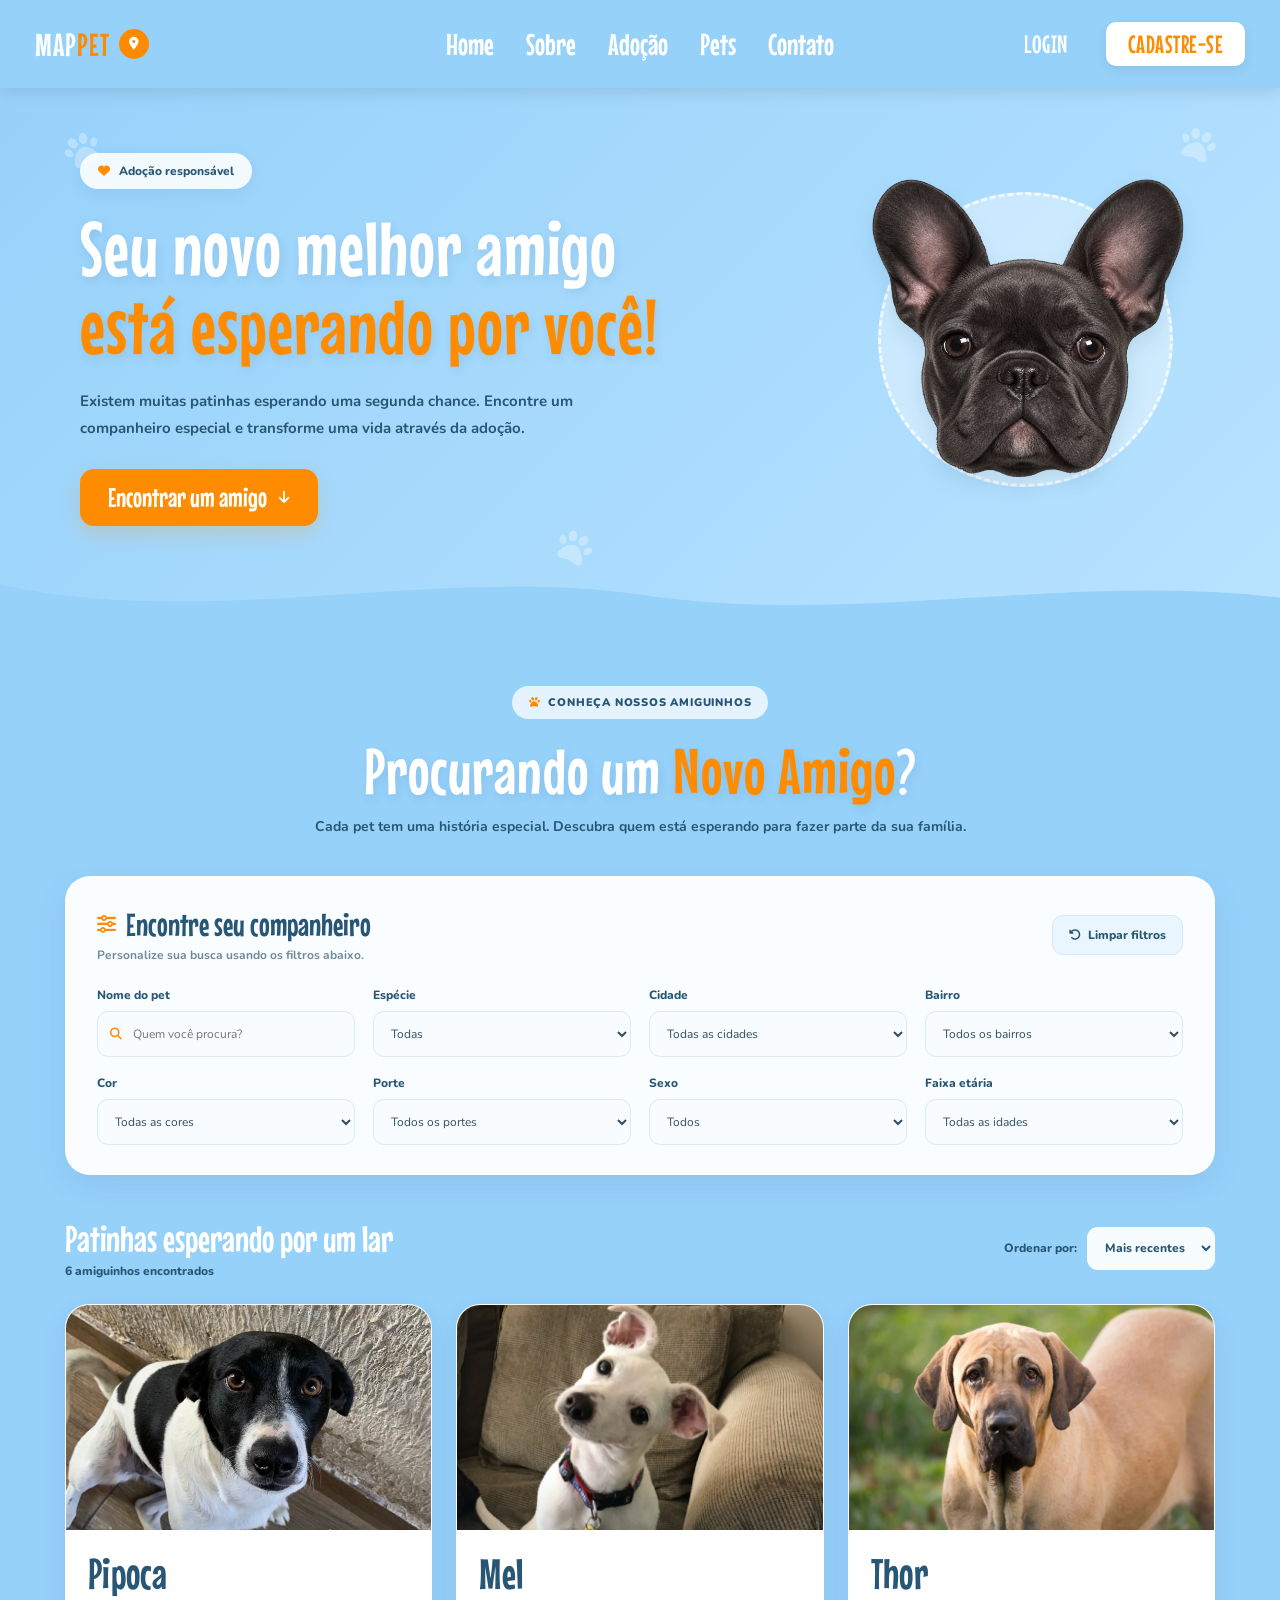
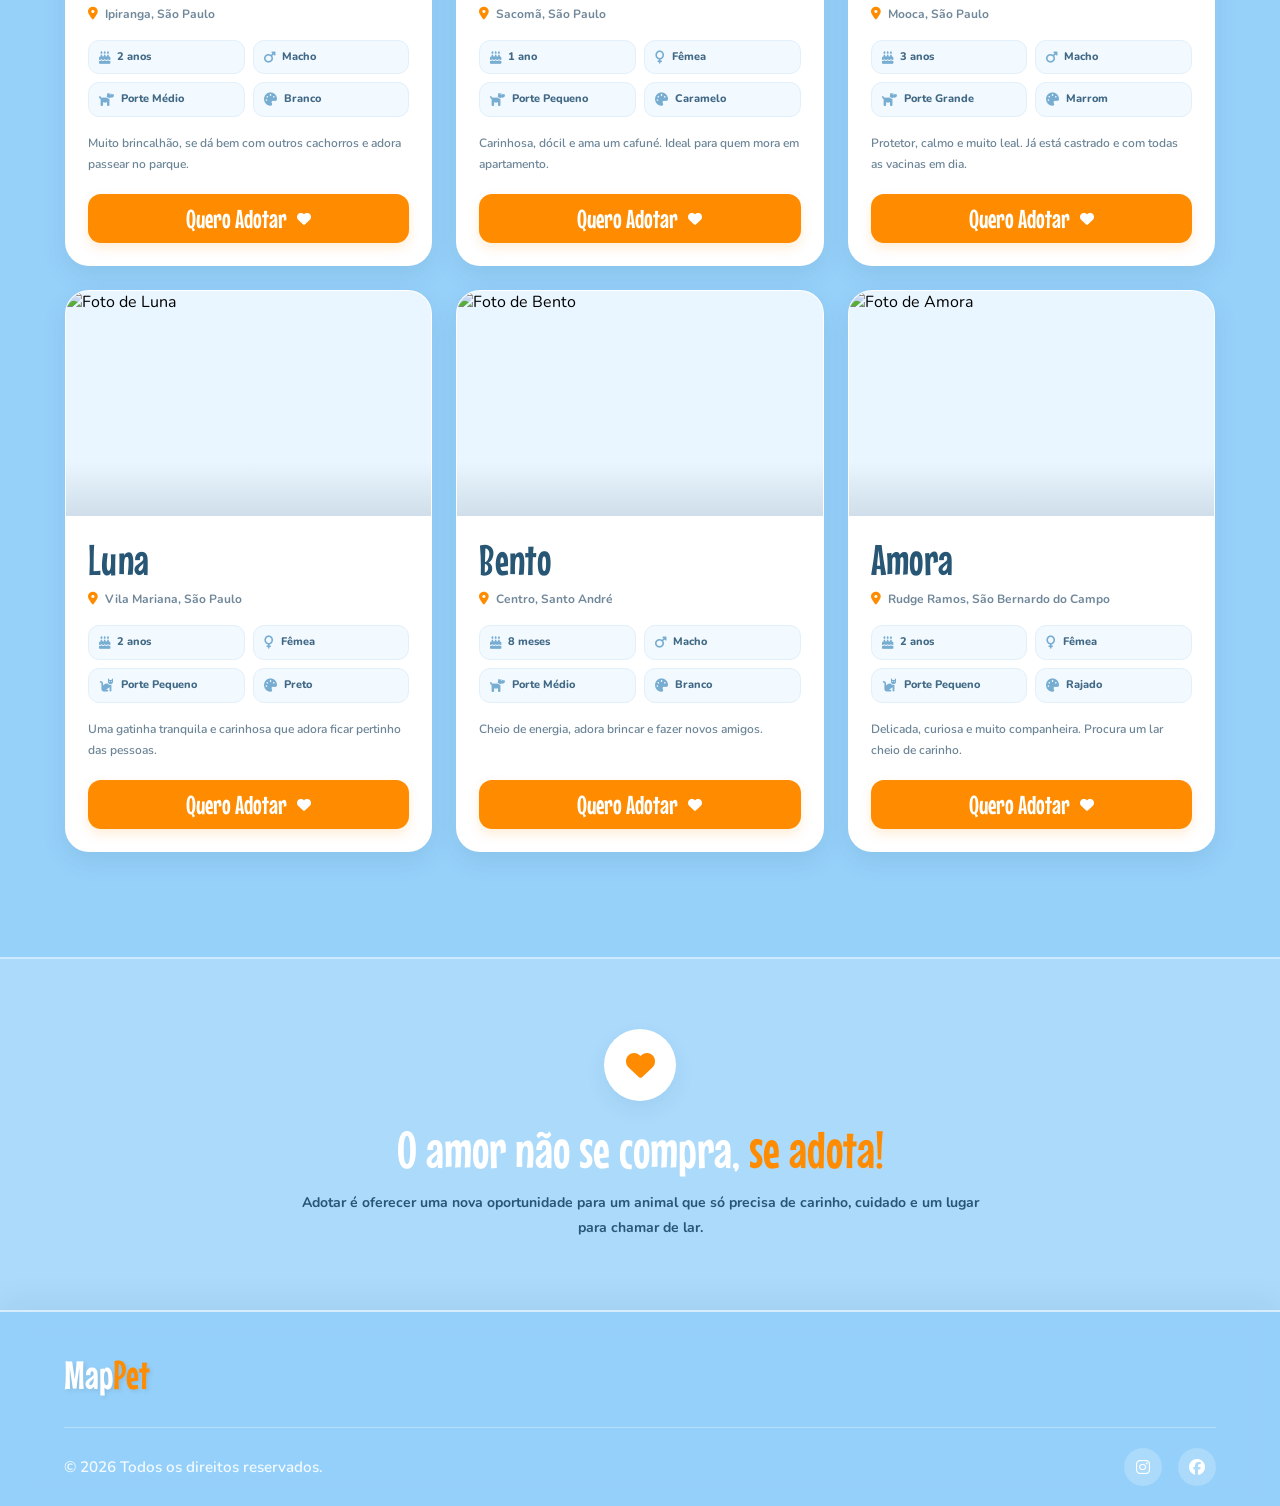
==== commit a3b2cf58: "feat: adiciona modais personalizados para publicação e exclusão de anúncios" ====
--- a/mappet-web/adocao.html
+++ b/mappet-web/adocao.html
@@ -99,13 +99,11 @@
                     <div class="circulo-imagem"></div>
 
                     <img
-                        src="./assets/images/dog9.png"
+                        src="./assets/images/dog11.png"
                         alt="Cachorrinho"
                         class="imagem-cachorro"
                     >
-                    <span class="coracao-decorativo">
-                        <i class="fa-solid fa-heart"></i>
-                    </span>
+                
                 </div>
 
             </div>
